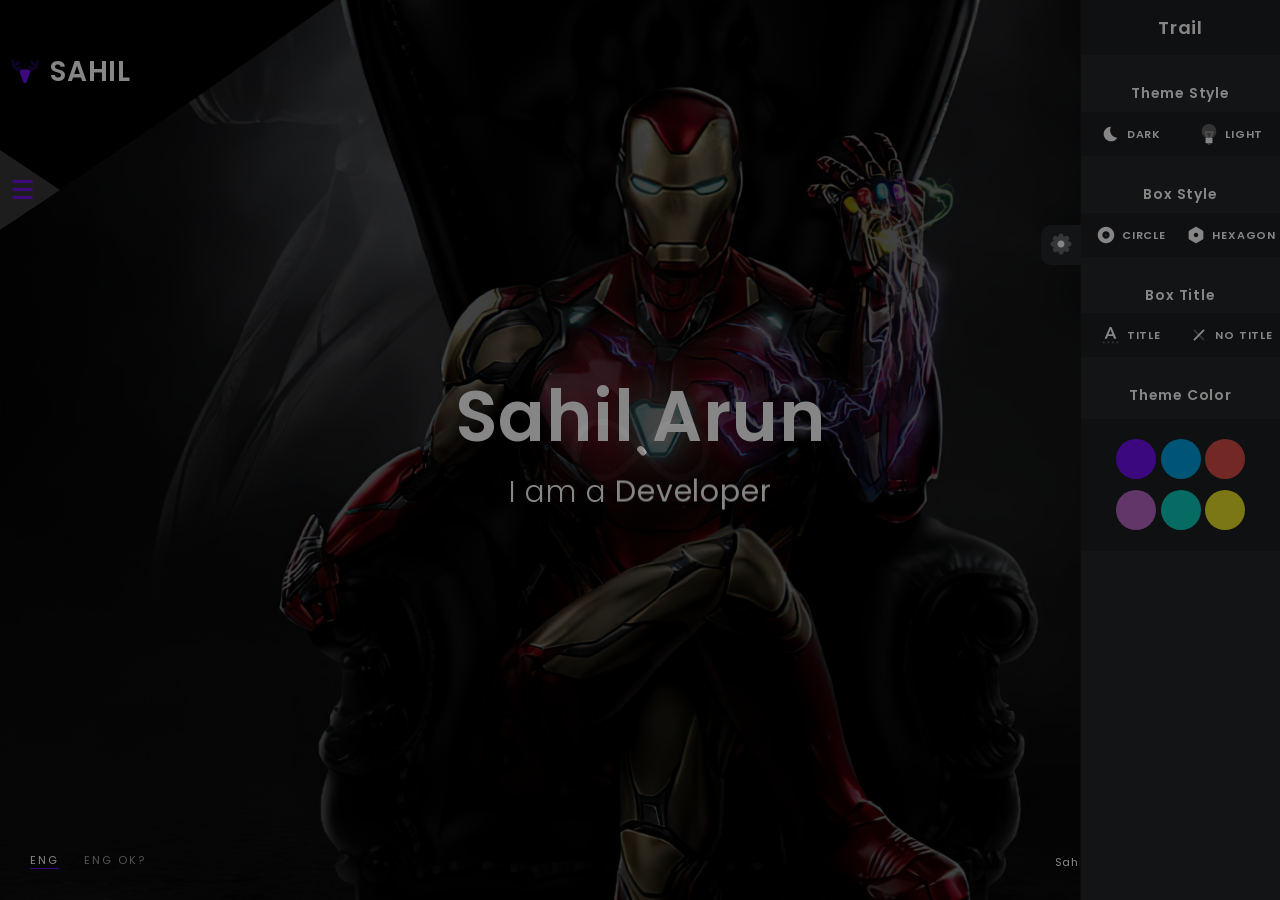
==== index.html @ 9817cf74 "Update index.html" ====
<!DOCTYPE html>
<html lang="en">

<meta http-equiv="content-type" content="text/html;charset=utf-8" />
<head>
	
	<!-- Meta -->
	<meta charset="UTF-8">
    <meta name="viewport" content="width=device-width, initial-scale=1.0">
    <meta http-equiv="X-UA-Compatible" content="IE=edge">
	
	<!-- Title -->
	<title>Sahil</title>
	
	<!-- CSS Plugins -->
    <link rel="stylesheet" href="bootstrap.min.css">
	<link rel="stylesheet" href="simplebar.css">
	<link rel="stylesheet" href="font-awesome.css">
	<link rel="stylesheet" href="swiper.min.css">
	<link rel="stylesheet" href="magnific-popup.css">
	<link rel="stylesheet" href="jquery.animatedheadline.css">
	<link rel="stylesheet" href="map.css">
	
	<!-- CSS Base -->
	<link rel="stylesheet" class="theme-st" href="style-dark.css">
	
	<link rel="stylesheet" class="box-st" href="circle.css">
	<link rel="stylesheet" class="box-tl" href="title.css">
	<link rel="stylesheet" class="style-cl" href="green-color.css">
	
	<link rel="stylesheet" href="style-demo.css">
	
</head>

<body>
	
	<!--Theme Options Start-->
	<div class="style-options">
		<div class="toggle-btn">
			<span><svg xmlns="http://www.w3.org/2000/svg" width="28px" height="28px" viewBox="0 0 24 24"><g stroke="none" stroke-width="1" fill="none" fill-rule="evenodd"><rect x="0" y="0" width="24" height="24"></rect><path d="M18.6225,9.75 L18.75,9.75 C19.9926407,9.75 21,10.7573593 21,12 C21,13.2426407 19.9926407,14.25 18.75,14.25 L18.6854912,14.249994 C18.4911876,14.250769 18.3158978,14.366855 18.2393549,14.5454486 C18.1556809,14.7351461 18.1942911,14.948087 18.3278301,15.0846699 L18.372535,15.129375 C18.7950334,15.5514036 19.03243,16.1240792 19.03243,16.72125 C19.03243,17.3184208 18.7950334,17.8910964 18.373125,18.312535 C17.9510964,18.7350334 17.3784208,18.97243 16.78125,18.97243 C16.1840792,18.97243 15.6114036,18.7350334 15.1896699,18.3128301 L15.1505513,18.2736469 C15.008087,18.1342911 14.7951461,18.0956809 14.6054486,18.1793549 C14.426855,18.2558978 14.310769,18.4311876 14.31,18.6225 L14.31,18.75 C14.31,19.9926407 13.3026407,21 12.06,21 C10.8173593,21 9.81,19.9926407 9.81,18.75 C9.80552409,18.4999185 9.67898539,18.3229986 9.44717599,18.2361469 C9.26485393,18.1556809 9.05191298,18.1942911 8.91533009,18.3278301 L8.870625,18.372535 C8.44859642,18.7950334 7.87592081,19.03243 7.27875,19.03243 C6.68157919,19.03243 6.10890358,18.7950334 5.68746499,18.373125 C5.26496665,17.9510964 5.02757002,17.3784208 5.02757002,16.78125 C5.02757002,16.1840792 5.26496665,15.6114036 5.68716991,15.1896699 L5.72635306,15.1505513 C5.86570889,15.008087 5.90431906,14.7951461 5.82064513,14.6054486 C5.74410223,14.426855 5.56881236,14.310769 5.3775,14.31 L5.25,14.31 C4.00735931,14.31 3,13.3026407 3,12.06 C3,10.8173593 4.00735931,9.81 5.25,9.81 C5.50008154,9.80552409 5.67700139,9.67898539 5.76385306,9.44717599 C5.84431906,9.26485393 5.80570889,9.05191298 5.67216991,8.91533009 L5.62746499,8.870625 C5.20496665,8.44859642 4.96757002,7.87592081 4.96757002,7.27875 C4.96757002,6.68157919 5.20496665,6.10890358 5.626875,5.68746499 C6.04890358,5.26496665 6.62157919,5.02757002 7.21875,5.02757002 C7.81592081,5.02757002 8.38859642,5.26496665 8.81033009,5.68716991 L8.84944872,5.72635306 C8.99191298,5.86570889 9.20485393,5.90431906 9.38717599,5.82385306 L9.49484664,5.80114977 C9.65041313,5.71688974 9.7492905,5.55401473 9.75,5.3775 L9.75,5.25 C9.75,4.00735931 10.7573593,3 12,3 C13.2426407,3 14.25,4.00735931 14.25,5.25 L14.249994,5.31450877 C14.250769,5.50881236 14.366855,5.68410223 14.552824,5.76385306 C14.7351461,5.84431906 14.948087,5.80570889 15.0846699,5.67216991 L15.129375,5.62746499 C15.5514036,5.20496665 16.1240792,4.96757002 16.72125,4.96757002 C17.3184208,4.96757002 17.8910964,5.20496665 18.312535,5.626875 C18.7350334,6.04890358 18.97243,6.62157919 18.97243,7.21875 C18.97243,7.81592081 18.7350334,8.38859642 18.3128301,8.81033009 L18.2736469,8.84944872 C18.1342911,8.99191298 18.0956809,9.20485393 18.1761469,9.38717599 L18.1988502,9.49484664 C18.2831103,9.65041313 18.4459853,9.7492905 18.6225,9.75 Z" fill="#000000" fill-rule="nonzero" opacity="0.3"></path><path d="M12,15 C13.6568542,15 15,13.6568542 15,12 C15,10.3431458 13.6568542,9 12,9 C10.3431458,9 9,10.3431458 9,12 C9,13.6568542 10.3431458,15 12,15 Z" fill="#000000"></path></g></svg>				</span>
		</div>
		<div class="style-menu">
			<div class="theme-style">
				<h4 class="mt-30 mb-10">Theme Style</h4>
				<ul>
					<li><a href="style-dark.css"><svg xmlns="http://www.w3.org/2000/svg" width="22px" height="22px" viewBox="0 0 24 24"><g stroke="none" stroke-width="1" fill="none" fill-rule="evenodd"><rect x="0" y="0" width="24" height="24"/><path d="M12.0700837,4.0003006 C11.3895108,5.17692613 11,6.54297551 11,8 C11,12.3948932 14.5439081,15.9620623 18.9299163,15.9996994 C17.5467214,18.3910707 14.9612535,20 12,20 C7.581722,20 4,16.418278 4,12 C4,7.581722 7.581722,4 12,4 C12.0233848,4 12.0467462,4.00010034 12.0700837,4.0003006 Z" fill="#000000"/></g></svg> Dark</a>
					</li>
					<li><a href="style-light.css"><svg xmlns="http://www.w3.org/2000/svg" width="22px" height="22px" viewBox="0 0 24 24"><g stroke="none" stroke-width="1" fill="none" fill-rule="evenodd"><rect x="0" y="0" width="24" height="24"/><circle fill="#000000" opacity="0.3" cx="12" cy="9" r="8"/><path d="M14.5297296,11 L9.46184488,11 L11.9758349,17.4645458 L14.5297296,11 Z M10.5679953,19.3624463 L6.53815512,9 L17.4702704,9 L13.3744964,19.3674279 L11.9759405,18.814912 L10.5679953,19.3624463 Z" fill="#000000" fill-rule="nonzero" opacity="0.3"/><path d="M10,22 L14,22 L14,22 C14,23.1045695 13.1045695,24 12,24 L12,24 C10.8954305,24 10,23.1045695 10,22 Z" fill="#000000" opacity="0.3"/><path d="M9,20 C8.44771525,20 8,19.5522847 8,19 C8,18.4477153 8.44771525,18 9,18 C8.44771525,18 8,17.5522847 8,17 C8,16.4477153 8.44771525,16 9,16 L15,16 C15.5522847,16 16,16.4477153 16,17 C16,17.5522847 15.5522847,18 15,18 C15.5522847,18 16,18.4477153 16,19 C16,19.5522847 15.5522847,20 15,20 C15.5522847,20 16,20.4477153 16,21 C16,21.5522847 15.5522847,22 15,22 L9,22 C8.44771525,22 8,21.5522847 8,21 C8,20.4477153 8.44771525,20 9,20 Z" fill="#000000"/></g></svg> Light </a>
					</li>
				</ul>
			</div>
			<div class="box-style">
				<h4 class="mt-30 mb-10"> Box Style</h4>
				<ul>
					<li><a href="circle.css"><svg xmlns="http://www.w3.org/2000/svg" width="22px" height="22px" viewBox="0 0 24 24"><g stroke="none" stroke-width="1" fill="none" fill-rule="evenodd"><rect x="0" y="0" width="24" height="24"/><path d="M12,21 C7.02943725,21 3,16.9705627 3,12 C3,7.02943725 7.02943725,3 12,3 C16.9705627,3 21,7.02943725 21,12 C21,16.9705627 16.9705627,21 12,21 Z M12,16 C14.209139,16 16,14.209139 16,12 C16,9.790861 14.209139,8 12,8 C9.790861,8 8,9.790861 8,12 C8,14.209139 9.790861,16 12,16 Z" fill="#000000"/><circle fill="#000000" opacity="0.3" cx="12" cy="12" r="1"/></g></svg> Circle</a>
					</li>
					<li><a href="hexagon.css"><svg xmlns="http://www.w3.org/2000/svg" width="22px" height="22px" viewBox="0 0 24 24"><g stroke="none" stroke-width="1" fill="none" fill-rule="evenodd"><rect x="0" y="0" width="24" height="24"/><path d="M12.7442084,3.27882877 L19.2473374,6.9949025 C19.7146999,7.26196679 20.003129,7.75898194 20.003129,8.29726722 L20.003129,15.7027328 C20.003129,16.2410181 19.7146999,16.7380332 19.2473374,17.0050975 L12.7442084,20.7211712 C12.2830594,20.9846849 11.7169406,20.9846849 11.2557916,20.7211712 L4.75266256,17.0050975 C4.28530007,16.7380332 3.99687097,16.2410181 3.99687097,15.7027328 L3.99687097,8.29726722 C3.99687097,7.75898194 4.28530007,7.26196679 4.75266256,6.9949025 L11.2557916,3.27882877 C11.7169406,3.01531506 12.2830594,3.01531506 12.7442084,3.27882877 Z M12,14.5 C13.3807119,14.5 14.5,13.3807119 14.5,12 C14.5,10.6192881 13.3807119,9.5 12,9.5 C10.6192881,9.5 9.5,10.6192881 9.5,12 C9.5,13.3807119 10.6192881,14.5 12,14.5 Z" fill="#000000"/></g></svg> Hexagon</a>
					</li>
				</ul>
			</div>
			<div class="box-title">
				<h4 class="mt-30 mb-10">Box Title</h4>
				<ul>
					<li><a href="title.css"><svg xmlns="http://www.w3.org/2000/svg" width="22px" height="22px" viewBox="0 0 24 24"><g stroke="none" stroke-width="1" fill="none" fill-rule="evenodd"><rect x="0" y="0" width="24" height="24"></rect><path d="M3,19 L5,19 L5,21 L3,21 L3,19 Z M8,19 L10,19 L10,21 L8,21 L8,19 Z M13,19 L15,19 L15,21 L13,21 L13,19 Z M18,19 L20,19 L20,21 L18,21 L18,19 Z" fill="#000000" opacity="0.3"></path><path d="M10.504,3.256 L12.466,3.256 L17.956,16 L15.364,16 L14.176,13.084 L8.65000004,13.084 L7.49800004,16 L4.96000004,16 L10.504,3.256 Z M13.384,11.14 L11.422,5.956 L9.42400004,11.14 L13.384,11.14 Z" fill="#000000"></path></g></svg> Title</a>
					</li>
					<li><a href="no-title.css"><svg xmlns="http://www.w3.org/2000/svg" width="22px" height="22px" viewBox="0 0 24 24"><g stroke="none" stroke-width="1" fill="none" fill-rule="evenodd"><g transform="translate(12.000000, 12.000000) rotate(-45.000000) translate(-12.000000, -12.000000) translate(4.000000, 4.000000)" fill="#000000"><rect x="0" y="7" width="16" height="2" rx="1"></rect><rect opacity="0.3" transform="translate(8.000000, 8.000000) rotate(-270.000000) translate(-8.000000, -8.000000) " x="0" y="7" width="16" height="2" rx="1"></rect></g></g></svg> No Title</a>
					</li>
				</ul>
			</div>
			<div class="style-color">
				<h4 class="mt-30 mb-10">Theme Color</h4>
				<ul>
					<li><a href="green-color.css" style="background-color: #7210f4;"></a></li>
					<li><a href="blue-color.css" style="background-color: #00a3e1;"></a></li>
					<li><a href="red-color.css" style="background-color: #d94c48;"></a></li>
					<li><a href="purple-color.css" style="background-color: #bb68c8;"></a></li>
					<li><a href="sea-color.css" style="background-color: #0dcdbd;"></a></li>
					<li><a href="yellow-color.css" style="background-color: #eae328;"></a></li>
				</ul>
			</div>
		</div>
	</div>
	
	<!-- Preloader -->
	<div class="preloader">
		<svg width="300px" height="200px" viewBox="0 0 187.3 93.7" preserveAspectRatio="xMidYMid meet" style="inset-inline-start: 50%; inset-block-start: 50%; position: absolute; transform: translate(-50%, -50%) matrix(1, 0, 0, 1, 0, 0);"><path stroke="#ededed" id="preloader" fill="none" stroke-width="4" stroke-linecap="round" stroke-linejoin="round" stroke-miterlimit="10" d="M93.9,46.4c9.3,9.5,13.8,17.9,23.5,17.9s17.5-7.8,17.5-17.5s-7.8-17.6-17.5-17.5c-9.7,0.1-13.3,7.2-22.1,17.1 c-8.9,8.8-15.7,17.9-25.4,17.9s-17.5-7.8-17.5-17.5s7.8-17.5,17.5-17.5S86.2,38.6,93.9,46.4z"></path><path id="preloader-bg" opacity="0.05" fill="none" stroke="#ededed" stroke-width="4" stroke-linecap="round" stroke-linejoin="round" stroke-miterlimit="10" d="M93.9,46.4c9.3,9.5,13.8,17.9,23.5,17.9s17.5-7.8,17.5-17.5s-7.8-17.6-17.5-17.5c-9.7,0.1-13.3,7.2-22.1,17.1 c-8.9,8.8-15.7,17.9-25.4,17.9s-17.5-7.8-17.5-17.5s7.8-17.5,17.5-17.5S86.2,38.6,93.9,46.4z"></path>
		</svg>
	</div>
	
	<div class="wrap">
		
		<!-- Content Site -->
		<div class="content">
			
			<!-- Menu -->
			<div class="menu page-active-1">
				
				<div class="menu-item item-1 m-btn js-btn" data-page="1">
					<span class="title">
						<svg xmlns="http://www.w3.org/2000/svg" width="24px" height="24px" viewBox="0 0 24 24"><g stroke="none" stroke-width="1" fill="none" fill-rule="evenodd"><rect x="0" y="0" width="24" height="24"></rect><path d="M3.95709826,8.41510662 L11.47855,3.81866389 C11.7986624,3.62303967 12.2013376,3.62303967 12.52145,3.81866389 L20.0429,8.41510557 C20.6374094,8.77841684 21,9.42493654 21,10.1216692 L21,19.0000642 C21,20.1046337 20.1045695,21.0000642 19,21.0000642 L4.99998155,21.0000673 C3.89541205,21.0000673 2.99998155,20.1046368 2.99998155,19.0000673 L2.99999828,10.1216672 C2.99999935,9.42493561 3.36258984,8.77841732 3.95709826,8.41510662 Z M10,13 C9.44771525,13 9,13.4477153 9,14 L9,17 C9,17.5522847 9.44771525,18 10,18 L14,18 C14.5522847,18 15,17.5522847 15,17 L15,14 C15,13.4477153 14.5522847,13 14,13 L10,13 Z" fill="#000000"></path></g></svg>
					</span>
				</div>
				
				<div class="menu-item item-2" data-page="2">
        			<span class="title">
						<svg xmlns="http://www.w3.org/2000/svg" width="24px" height="24px" viewBox="0 0 24 24"><g stroke="none" stroke-width="1" fill="none" fill-rule="evenodd"><polygon points="0 0 24 0 24 24 0 24"></polygon><path d="M12,11 C9.790861,11 8,9.209139 8,7 C8,4.790861 9.790861,3 12,3 C14.209139,3 16,4.790861 16,7 C16,9.209139 14.209139,11 12,11 Z" fill="#000000" fill-rule="nonzero" opacity="0.5"></path><path d="M3.00065168,20.1992055 C3.38825852,15.4265159 7.26191235,13 11.9833413,13 C16.7712164,13 20.7048837,15.2931929 20.9979143,20.2 C21.0095879,20.3954741 20.9979143,21 20.2466999,21 C16.541124,21 11.0347247,21 3.72750223,21 C3.47671215,21 2.97953825,20.45918 3.00065168,20.1992055 Z" fill="#000000" fill-rule="nonzero"></path></g></svg>
					</span>
				</div>
				
				<div class="menu-item item-3" data-page="3">
					<span class="title">
						<svg xmlns="http://www.w3.org/2000/svg" width="24px" height="24px" viewBox="0 0 24 24"><g stroke="none" stroke-width="1" fill="none" fill-rule="evenodd"><rect x="0" y="0" width="24" height="24"></rect><path d="M8,3 L8,3.5 C8,4.32842712 8.67157288,5 9.5,5 L14.5,5 C15.3284271,5 16,4.32842712 16,3.5 L16,3 L18,3 C19.1045695,3 20,3.8954305 20,5 L20,21 C20,22.1045695 19.1045695,23 18,23 L6,23 C4.8954305,23 4,22.1045695 4,21 L4,5 C4,3.8954305 4.8954305,3 6,3 L8,3 Z" fill="#000000" opacity="0.3"></path><path d="M11,2 C11,1.44771525 11.4477153,1 12,1 C12.5522847,1 13,1.44771525 13,2 L14.5,2 C14.7761424,2 15,2.22385763 15,2.5 L15,3.5 C15,3.77614237 14.7761424,4 14.5,4 L9.5,4 C9.22385763,4 9,3.77614237 9,3.5 L9,2.5 C9,2.22385763 9.22385763,2 9.5,2 L11,2 Z" fill="#000000"></path><rect fill="#000000" opacity="0.3" x="7" y="10" width="5" height="2" rx="1"></rect><rect fill="#000000" opacity="0.3" x="7" y="14" width="9" height="2" rx="1"></rect></g></svg>
					</span>
				</div>
				
				<div class="menu-item item-4" data-page="4">
					<span class="title">
						<svg xmlns="http://www.w3.org/2000/svg" width="24px" height="24px" viewBox="0 0 24 24"><g stroke="none" stroke-width="1" fill="none" fill-rule="evenodd"><rect x="0" y="0" width="24" height="24"></rect><rect fill="#000000" x="4" y="4" width="7" height="7" rx="1.5"></rect><path d="M5.5,13 L9.5,13 C10.3284271,13 11,13.6715729 11,14.5 L11,18.5 C11,19.3284271 10.3284271,20 9.5,20 L5.5,20 C4.67157288,20 4,19.3284271 4,18.5 L4,14.5 C4,13.6715729 4.67157288,13 5.5,13 Z M14.5,4 L18.5,4 C19.3284271,4 20,4.67157288 20,5.5 L20,9.5 C20,10.3284271 19.3284271,11 18.5,11 L14.5,11 C13.6715729,11 13,10.3284271 13,9.5 L13,5.5 C13,4.67157288 13.6715729,4 14.5,4 Z M14.5,13 L18.5,13 C19.3284271,13 20,13.6715729 20,14.5 L20,18.5 C20,19.3284271 19.3284271,20 18.5,20 L14.5,20 C13.6715729,20 13,19.3284271 13,18.5 L13,14.5 C13,13.6715729 13.6715729,13 14.5,13 Z" fill="#000000" opacity="0.3"></path></g></svg>
					</span>
				</div>
				
				<div class="menu-item item-5" data-page="5">
					<span class="title">
						<svg xmlns="http://www.w3.org/2000/svg" width="24px" height="24px" viewBox="0 0 24 24"><g stroke="none" stroke-width="1" fill="none" fill-rule="evenodd"><rect x="0" y="0" width="24" height="24"></rect><path d="M6,2 L18,2 C18.5522847,2 19,2.44771525 19,3 L19,12 C19,12.5522847 18.5522847,13 18,13 L6,13 C5.44771525,13 5,12.5522847 5,12 L5,3 C5,2.44771525 5.44771525,2 6,2 Z M7.5,5 C7.22385763,5 7,5.22385763 7,5.5 C7,5.77614237 7.22385763,6 7.5,6 L13.5,6 C13.7761424,6 14,5.77614237 14,5.5 C14,5.22385763 13.7761424,5 13.5,5 L7.5,5 Z M7.5,7 C7.22385763,7 7,7.22385763 7,7.5 C7,7.77614237 7.22385763,8 7.5,8 L10.5,8 C10.7761424,8 11,7.77614237 11,7.5 C11,7.22385763 10.7761424,7 10.5,7 L7.5,7 Z" fill="#000000" opacity="0.3"></path><path d="M3.79274528,6.57253826 L12,12.5 L20.2072547,6.57253826 C20.4311176,6.4108595 20.7436609,6.46126971 20.9053396,6.68513259 C20.9668779,6.77033951 21,6.87277228 21,6.97787787 L21,17 C21,18.1045695 20.1045695,19 19,19 L5,19 C3.8954305,19 3,18.1045695 3,17 L3,6.97787787 C3,6.70173549 3.22385763,6.47787787 3.5,6.47787787 C3.60510559,6.47787787 3.70753836,6.51099993 3.79274528,6.57253826 Z" fill="#000000"></path></g></svg>
					</span>
				</div>
				
			</div>
			
			<!-- Page -->
			<div class="page page-1 active" style="background-image: url(iron-man-sitting-4k-hv.jpg);">
				<div class="heading">
					<h2><svg xmlns="http://www.w3.org/2000/svg" width="30px" height="30px" viewBox="0 0 24 24"><g stroke="none" stroke-width="1" fill="none" fill-rule="evenodd"><rect x="0" y="0" width="24" height="24"/><path d="M21.9819854,8.18909235 C21.930842,8.45576237 21.7720053,8.7029872 21.5144958,8.85749293 L16.5144958,11.8574929 C16.3590804,11.9507422 16.1812439,12 16,12 L8,12 C7.81875605,12 7.64091965,11.9507422 7.48550424,11.8574929 L2.48550424,8.85749293 C2.2279947,8.7029872 2.069158,8.45576237 2.01801457,8.18909235 L1.01941932,3.19611614 C0.911107374,2.65455638 1.26232411,2.12773127 1.80388386,2.01941932 C2.34544362,1.91110737 2.87226873,2.26232411 2.98058068,2.80388386 L3.61413433,5.97165211 L6.29289322,3.29289322 C6.68341751,2.90236893 7.31658249,2.90236893 7.70710678,3.29289322 C8.09763107,3.68341751 8.09763107,4.31658249 7.70710678,4.70710678 L4.61275246,7.8014611 L8.27698396,10 L15.723016,10 L19.3872475,7.8014611 L16.2928932,4.70710678 C15.9023689,4.31658249 15.9023689,3.68341751 16.2928932,3.29289322 C16.6834175,2.90236893 17.3165825,2.90236893 17.7071068,3.29289322 L20.3858657,5.97165211 L21.0194193,2.80388386 C21.1277313,2.26232411 21.6545564,1.91110737 22.1961161,2.01941932 C22.7376759,2.12773127 23.0888926,2.65455638 22.9805807,3.19611614 L21.9819854,8.18909235 Z M15.0527864,8.89442719 C14.5588079,8.64743794 14.3585836,8.0467649 14.6055728,7.5527864 C14.8525621,7.05880791 15.4532351,6.85858356 15.9472136,7.10557281 L18.9472136,8.60557281 C19.6529974,8.95846471 19.6911351,9.95150933 19.0144958,10.3574929 L16.5144958,11.8574929 C16.3590804,11.9507422 16.1812439,12 16,12 L8,12 C7.81875605,12 7.64091965,11.9507422 7.48550424,11.8574929 L4.98550424,10.3574929 C4.33816525,9.96908953 4.33816525,9.03091047 4.98550424,8.64250707 L7.48550424,7.14250707 C7.95908451,6.85835891 8.57334477,7.01192398 8.85749293,7.48550424 C9.14164109,7.95908451 8.98807602,8.57334477 8.51449576,8.85749293 L7.44365063,9.5 L8.27698396,10 L15.723016,10 L16.4234324,9.57975019 L15.0527864,8.89442719 Z" fill="#000000" fill-rule="nonzero" opacity="0.3"/><path d="M9.85539998,10 L14.1446,10 C15.2491695,10 16.1446,10.8954305 16.1446,12 C16.1446,12.233105 16.1038489,12.4644155 16.0241869,12.6834861 L13.3417431,20.0602066 C13.1365752,20.6244182 12.600357,21 12,21 L12,21 C11.399643,21 10.8634248,20.6244182 10.6582569,20.0602066 L7.97581314,12.6834861 C7.59833417,11.645419 8.13384671,10.4978921 9.17191386,10.1204132 C9.39098444,10.0407511 9.62229495,10 9.85539998,10 Z" fill="#000000"/></g>
					</svg> Sahil </h2>
				</div>
				
				<section>
					<!-- Banner -->
					<div class="banner">
  						<h1>Sahil Arun</h1>
						<p class="cd-headline rotate-1">
							<span>I am a</span>
							<span class="cd-words-wrapper">
								<b class="is-visible">Developer</b>
								<b>Gamer</b>
								<b>Designer</b>
								<b>Musician</b>
							</span>
						</p>
					</div>
					
					<!-- Language -->
					<div class="lang">
                		<ul>
                   			<li><a href="#" class="active">eng</a></li>
                    		<li><a href="#">eng ok?</a></li>
                		</ul>
            		</div>
					
					<!-- Copy -->
					<div class="copy">
                		<p>Sahil © 2022 All rights reserved.</p>
            		</div>
		
					<!-- Social -->
					<div class="social">
            			<ul>
                			<li><a href="https://github.com/PagalLadka0001/"><i class="fab fa-github"></i></a></li>
                			<li><a href="https://www.instagram.com/heyyyyy_sahil/"><i class="fab fa-instagram"></i></a></li>
            			</ul>
						<p> Follow me </p>
        			</div>
				</section>
			</div>
			
			<div class="page page-2" data-simplebar>
				<div class="heading">
					<h2><svg xmlns="http://www.w3.org/2000/svg" width="30px" height="30px" viewBox="0 0 24 24"><g stroke="none" stroke-width="1" fill="none" fill-rule="evenodd"><polygon points="0 0 24 0 24 24 0 24"></polygon><path d="M12,11 C9.790861,11 8,9.209139 8,7 C8,4.790861 9.790861,3 12,3 C14.209139,3 16,4.790861 16,7 C16,9.209139 14.209139,11 12,11 Z" fill="#000000" fill-rule="nonzero" opacity="0.5"></path><path d="M3.00065168,20.1992055 C3.38825852,15.4265159 7.26191235,13 11.9833413,13 C16.7712164,13 20.7048837,15.2931929 20.9979143,20.2 C21.0095879,20.3954741 20.9979143,21 20.2466999,21 C16.541124,21 11.0347247,21 3.72750223,21 C3.47671215,21 2.97953825,20.45918 3.00065168,20.1992055 Z" fill="#000000" fill-rule="nonzero"></path></g>
					</svg> About </h2>
				</div>
				
				<div class="head">
					
					<h2>Sahil Arun</h2>
					
					<div class="desc">
    					<span> Gamer </span>
						<span> Web Developer </span>
						<span>Musician</span>
					</div>
				</div>
				
				<section class="container">
					
					<div class="row">
						
						<!-- Information Block -->
						
						<div class="col-lg-12 col-sm-12">
							
							<div class="info mt-70">
								<div class="ac">
									<h2 class="ac-q">Personal Information
										<svg width="24px" height="24px" viewBox="0 0 24 24" xmlns="http://www.w3.org/2000/svg"><g stroke="none" stroke-width="1" fill="none" fill-rule="evenodd"><g transform="translate(12.000000, 12.000000) rotate(-45.000000) translate(-12.000000, -12.000000) translate(4.000000, 4.000000)" fill="#000000"><rect x="0" y="7" width="16" height="2" rx="1"></rect><rect opacity="0.3" transform="translate(8.000000, 8.000000) rotate(-270.000000) translate(-8.000000, -8.000000) " x="0" y="7" width="16" height="2" rx="1"></rect></g></g></svg>
									</h2>
									<div class="ac-a">
								
            							<div class="row p-20">
												
            								<div class="col-lg-3 col-sm-3">
            									<div class="photo">
            										<img src="Sahil.jpg" alt="">
            									</div>	
            								</div>
												
            								<div class="col-lg-6 col-sm-9">
            									<div class="loc">
            										<i class="fas fa-map-marked-alt"></i> Odisha, India
            									</div>
            									<p>Hello! I’m Sahil a self-taught &amp; Musician &amp; Developer with over two years work experience. I started in my study room. Now I’m based in Odisha, India.
            								</div>
									
            								<!-- Icon Info -->
            								<div class="col-lg-3 col-sm-12">
													
            									<div class="info-icon">
            										<svg xmlns="http://www.w3.org/2000/svg" width="24px" height="24px" viewBox="0 0 24 24"><g stroke="none" stroke-width="1" fill="none" fill-rule="evenodd"><rect x="0" y="0" width="24" height="24"/><polygon fill="#000000" opacity="0.3" points="5 3 19 3 23 8 1 8"/><polygon fill="#000000" points="23 8 12 20 1 8"/></g></svg>
            										<div class="desc-icon">
            											<h6>1 Years Coding</h6>
            											<p>Experience</p>
            										</div>
            									</div>
									
            									<!-- Icon Info -->
            									<div class="info-icon">
														
            										<svg xmlns="http://www.w3.org/2000/svg" width="24px" height="24px" viewBox="0 0 24 24"><g stroke="none" stroke-width="1" fill="none" fill-rule="evenodd"><polygon points="0 0 24 0 24 24 0 24"/><circle fill="#000000" opacity="0.3" cx="15" cy="17" r="5"/><circle fill="#000000" opacity="0.3" cx="9" cy="17" r="5"/><circle fill="#000000" opacity="0.3" cx="7" cy="11" r="5"/><circle fill="#000000" opacity="0.3" cx="17" cy="11" r="5"/><circle fill="#000000" opacity="0.3" cx="12" cy="7" r="5"/></g></svg>
														
                                     				<div class="desc-icon">
														<h6>30+ Projects</h6>
                                            			<p>Completed</p>
                                      				</div>
                                				</div>		
										
                                				<!-- Icon Info -->
                                				<div class="info-icon">
                                					<svg xmlns="http://www.w3.org/2000/svg" width="24px" height="24px" viewBox="0 0 24 24"><g stroke="none" stroke-width="1" fill="none" fill-rule="evenodd"><rect x="0" y="0" width="24" height="24"/><path d="M3,12 C3,12 5.45454545,6 12,6 C16.9090909,6 21,12 21,12 C21,12 16.9090909,18 12,18 C5.45454545,18 3,12 3,12 Z" fill="#000000" fill-rule="nonzero" opacity="0.3"/><path d="M12,15 C10.3431458,15 9,13.6568542 9,12 C9,10.3431458 10.3431458,9 12,9 C13.6568542,9 15,10.3431458 15,12 C15,13.6568542 13.6568542,15 12,15 Z" fill="#000000" opacity="0.3"/></g></svg>
                                					<div class="desc-icon">
                                						<h6>Freelance</h6>
                                						<p>Available</p>
                                					</div>
                                				</div>
                                			</div>
										</div>
									</div>
								</div>
							</div>
						</div>
						
						<div class="col-lg-12 col-sm-12">
							
							<div class="service mt-70">
								<div class="ac">
									<h2 class="ac-q">Service
										<svg width="24px" height="24px" viewBox="0 0 24 24" xmlns="http://www.w3.org/2000/svg"><g stroke="none" stroke-width="1" fill="none" fill-rule="evenodd"><g transform="translate(12.000000, 12.000000) rotate(-45.000000) translate(-12.000000, -12.000000) translate(4.000000, 4.000000)" fill="#000000"><rect x="0" y="7" width="16" height="2" rx="1"></rect><rect opacity="0.3" transform="translate(8.000000, 8.000000) rotate(-270.000000) translate(-8.000000, -8.000000) " x="0" y="7" width="16" height="2" rx="1"></rect></g></g></svg>
									</h2>
									<div class="ac-a">
								
            							<div class="row p-20">
												
            								<div class="col-lg-6 col-sm-6">
            									<div class="service-item">
													<i class="fas fa-desktop"></i>
													<span>01</span>
													<h4>Web Design</h4>
													<p>I used to develop html and css based projects and also done many projects before like https://github.com/PagalLadka0001/Routenote-website/</p>
												</div>
            								</div>
												
            								<div class="col-lg-6 col-sm-6">
            									<div class="service-item">
													<i class="fas fa-wrench"></i>
													<span>02</span>
													<h4>DIscord Development</h4>
													<p>I have completed 20+ big projects on discord and specialized in shaukaku based music bots.</p>
												</div>
            								</div>
											
											<div class="col-lg-6 col-sm-6">
            									<div class="service-item">
													<i class="fas fa-mobile-alt"></i>
													<span>03</span>
													<h4>On Time Projects</h4>
													<p>All my projects always gets delivered on time and never disappoints our customer.</p>
												</div>
            								</div>
											
											<div class="col-lg-6 col-sm-6">
            									<div class="service-item">
													<i class="fas fa-medkit"></i>
													<span>04</span>
													<h4>quick Support</h4>
													<p>24/7 support Available on our discord server and you can reach us by mail.</p>
												</div>
            								</div>
											
										</div>
									</div>
								</div>
							</div>
						</div>
						
						<div class="col-lg-4 col-sm-12">
							
							<div class="skills mt-70">
								<div class="ac">
									<h2 class="ac-q">Skills
										<svg width="24px" height="24px" viewBox="0 0 24 24" xmlns="http://www.w3.org/2000/svg"><g stroke="none" stroke-width="1" fill="none" fill-rule="evenodd"><g transform="translate(12.000000, 12.000000) rotate(-45.000000) translate(-12.000000, -12.000000) translate(4.000000, 4.000000)" fill="#000000"><rect x="0" y="7" width="16" height="2" rx="1"></rect><rect opacity="0.3" transform="translate(8.000000, 8.000000) rotate(-270.000000) translate(-8.000000, -8.000000) " x="0" y="7" width="16" height="2" rx="1"></rect></g></g></svg>
									</h2>
									<div class="ac-a">
										
            							<div class="p-20">
											
											<!-- Skill Item -->
											<div class="skill-item">
												<h4 class="progress-title">HTML5</h4>
													<div class="progress">
														<div class="progress-bar" style="inline-size:98%">
															<div class="progress-value">98%</div>
													</div>
												</div>
											</div>

											<!-- Skill Item -->
											<div class="skill-item">
												<h4 class="progress-title">CSS</h4>
												<div class="progress">
													<div class="progress-bar" style="inline-size:85%">
														<div class="progress-value">85%</div>
													</div>
												</div>
											</div>

											<!-- Skill Item -->
											<div class="skill-item">
												<h4 class="progress-title">JavaScript</h4>
												<div class="progress">
													<div class="progress-bar" style="inline-size:90%">
														<div class="progress-value">90%</div>
													</div>
												</div>
											</div>
							
											<!-- Skill Item -->
											<div class="skill-item">
												<h4 class="progress-title">UI/UX designer</h4>
												<div class="progress">
													<div class="progress-bar" style="inline-size:77%">
														<div class="progress-value">77%</div>
													</div>
												</div>
											</div>
										</div>
									</div>
								</div>
							</div>
						</div>
						
						<div class="col-lg-8 col-sm-12">
							
							<div class="testominals mt-70">
								<div class="ac">
									<h2 class="ac-q">Testimonials
										<svg width="24px" height="24px" viewBox="0 0 24 24" xmlns="http://www.w3.org/2000/svg"><g stroke="none" stroke-width="1" fill="none" fill-rule="evenodd"><g transform="translate(12.000000, 12.000000) rotate(-45.000000) translate(-12.000000, -12.000000) translate(4.000000, 4.000000)" fill="#000000"><rect x="0" y="7" width="16" height="2" rx="1"></rect><rect opacity="0.3" transform="translate(8.000000, 8.000000) rotate(-270.000000) translate(-8.000000, -8.000000) " x="0" y="7" width="16" height="2" rx="1"></rect></g></g></svg>
									</h2>
									
									<div class="ac-a">
										
										<div class="testimonials">

											<div class="testimonials-img">
      											<div class="img-item" id="img1">
        											<img src="img-1.jpg" alt="">
      											</div>

      											<div class="img-item" id="img2">
      												<img src="img-2.jpg" alt="">
      											</div>

      											<div class="img-item" id="img3">
      												<img src="img-3.jpg" alt="">
      											</div>
      										</div>

											<div class="testimonials-content">
												<button class="prev disabled">
													<svg xmlns="http://www.w3.org/2000/svg" width="24px" height="24px" viewBox="0 0 24 24"><g stroke="none" stroke-width="1" fill="none" fill-rule="evenodd"><polygon points="0 0 24 0 24 24 0 24"/><rect fill="#000000" opacity="0.3" transform="translate(12.000000, 12.000000) scale(-1, 1) rotate(-90.000000) translate(-12.000000, -12.000000) " x="11" y="5" width="2" height="14" rx="1"/><path d="M3.7071045,15.7071045 C3.3165802,16.0976288 2.68341522,16.0976288 2.29289093,15.7071045 C1.90236664,15.3165802 1.90236664,14.6834152 2.29289093,14.2928909 L8.29289093,8.29289093 C8.67146987,7.914312 9.28105631,7.90106637 9.67572234,8.26284357 L15.6757223,13.7628436 C16.0828413,14.136036 16.1103443,14.7686034 15.7371519,15.1757223 C15.3639594,15.5828413 14.7313921,15.6103443 14.3242731,15.2371519 L9.03007346,10.3841355 L3.7071045,15.7071045 Z" fill="#000000" fill-rule="nonzero" transform="translate(9.000001, 11.999997) scale(-1, -1) rotate(90.000000) translate(-9.000001, -11.999997) "/></g></svg>
												</button>
												<button class="next">
													<svg xmlns="http://www.w3.org/2000/svg" width="24px" height="24px" viewBox="0 0 24 24"><g stroke="none" stroke-width="1" fill="none" fill-rule="evenodd"><polygon points="0 0 24 0 24 24 0 24"/><rect fill="#000000" opacity="0.3" transform="translate(12.000000, 12.000000) rotate(-90.000000) translate(-12.000000, -12.000000) " x="11" y="5" width="2" height="14" rx="1"/><path d="M9.70710318,15.7071045 C9.31657888,16.0976288 8.68341391,16.0976288 8.29288961,15.7071045 C7.90236532,15.3165802 7.90236532,14.6834152 8.29288961,14.2928909 L14.2928896,8.29289093 C14.6714686,7.914312 15.281055,7.90106637 15.675721,8.26284357 L21.675721,13.7628436 C22.08284,14.136036 22.1103429,14.7686034 21.7371505,15.1757223 C21.3639581,15.5828413 20.7313908,15.6103443 20.3242718,15.2371519 L15.0300721,10.3841355 L9.70710318,15.7071045 Z" fill="#000000" fill-rule="nonzero" transform="translate(14.999999, 11.999997) scale(1, -1) rotate(90.000000) translate(-14.999999, -11.999997) "/></g></svg>
												</button>

												<div class="testimonials-wrap swiper-wrapper">
													<div class="testimonial-item swiper-slide" data-target="img1">
														<div class="item-card">
															<div class="item-content">
																<h3>John Doe</h3>
																<span>04 February 2020</span>
																<p>Curabitur eleifend tempor gnceleris eget placeratvel phasellus eget sem just metup consequat gestas.</p>
																<div class="heart-btn">
																	<button class="favorite js-fav"><span class="heart"></span> Like</button>
																</div>
															</div>
														</div>
													</div>
		  
													<div class="testimonial-item swiper-slide" data-target="img2">
														<div class="item-card">
															<div class="item-content">
																<h3>Stan Smith</h3>
																<span>14 February 2020</span>
																<p>Curabitur eleifend tempor gnceleris eget placeratvel phasellus eget sem just metup consequat gestas.</p>
																<div class="heart-btn">
																	<button class="favorite js-fav"><span class="heart"></span> Like</button>
																</div>
															</div>
														</div>
													</div>

													<div class="testimonial-item swiper-slide" data-target="img3">
														<div class="item-card">
															<div class="item-content">
																<h3>Alex Doe</h3>
																<span>20 February 2020</span>
              													<p>Curabitur eleifend tempor gnceleris eget placeratvel phasellus eget sem just metup consequat gestas.</p>

																<div class="heart-btn">
                													<button class="favorite js-fav"><span class="heart"></span> Like</button>
																</div>
															</div>
														</div>
													</div>
												</div>
											</div>
										</div>
									</div>
								</div>
							</div>
						</div>
						
						<div class="col-lg-12 col-sm-12">
							
							<div class="work-process mt-70 mb-70">
								<div class="ac">
									<h2 class="ac-q">Experience & Education
										<svg width="24px" height="24px" viewBox="0 0 24 24" xmlns="http://www.w3.org/2000/svg"><g stroke="none" stroke-width="1" fill="none" fill-rule="evenodd"><g transform="translate(12.000000, 12.000000) rotate(-45.000000) translate(-12.000000, -12.000000) translate(4.000000, 4.000000)" fill="#000000"><rect x="0" y="7" width="16" height="2" rx="1"></rect><rect opacity="0.3" transform="translate(8.000000, 8.000000) rotate(-270.000000) translate(-8.000000, -8.000000) " x="0" y="7" width="16" height="2" rx="1"></rect></g></g></svg>
									</h2>
								
								</div>
							</div>
						</div>
					</div>
				</section>
				
			</div>
			
			<div class="page page-3" data-simplebar>
				<div class="heading">
					<h2><svg xmlns="http://www.w3.org/2000/svg" width="30px" height="30px" viewBox="0 0 24 24"><g stroke="none" stroke-width="1" fill="none" fill-rule="evenodd"><rect x="0" y="0" width="24" height="24"></rect><path d="M8,3 L8,3.5 C8,4.32842712 8.67157288,5 9.5,5 L14.5,5 C15.3284271,5 16,4.32842712 16,3.5 L16,3 L18,3 C19.1045695,3 20,3.8954305 20,5 L20,21 C20,22.1045695 19.1045695,23 18,23 L6,23 C4.8954305,23 4,22.1045695 4,21 L4,5 C4,3.8954305 4.8954305,3 6,3 L8,3 Z" fill="#000000" opacity="0.3"></path><path d="M11,2 C11,1.44771525 11.4477153,1 12,1 C12.5522847,1 13,1.44771525 13,2 L14.5,2 C14.7761424,2 15,2.22385763 15,2.5 L15,3.5 C15,3.77614237 14.7761424,4 14.5,4 L9.5,4 C9.22385763,4 9,3.77614237 9,3.5 L9,2.5 C9,2.22385763 9.22385763,2 9.5,2 L11,2 Z" fill="#000000"></path><rect fill="#000000" opacity="0.3" x="7" y="10" width="5" height="2" rx="1"></rect><rect fill="#000000" opacity="0.3" x="7" y="14" width="9" height="2" rx="1"></rect></g>
					</svg> Soon </h2>
				</div>
				
				<section class="container">
				
					<!-- Portfolio Filter Row Start -->
					<div class="row mt-100">
						<div class="col-lg-12 col-sm-12 portfolio-filter">
							<ul>
								<li class="active" data-filter="*">comming soon</li>
							</ul>
						</div>
					</div>
					
					<!-- Portfolio Item Row Start -->
				</section>
			</div>
			
			<div class="page page-4" data-simplebar>
				<div class="heading">
					<h2><svg xmlns="http://www.w3.org/2000/svg" width="30px" height="30px" viewBox="0 0 24 24"><g stroke="none" stroke-width="1" fill="none" fill-rule="evenodd"><rect x="0" y="0" width="24" height="24"></rect><rect fill="#000000" x="4" y="4" width="7" height="7" rx="1.5"></rect><path d="M5.5,13 L9.5,13 C10.3284271,13 11,13.6715729 11,14.5 L11,18.5 C11,19.3284271 10.3284271,20 9.5,20 L5.5,20 C4.67157288,20 4,19.3284271 4,18.5 L4,14.5 C4,13.6715729 4.67157288,13 5.5,13 Z M14.5,4 L18.5,4 C19.3284271,4 20,4.67157288 20,5.5 L20,9.5 C20,10.3284271 19.3284271,11 18.5,11 L14.5,11 C13.6715729,11 13,10.3284271 13,9.5 L13,5.5 C13,4.67157288 13.6715729,4 14.5,4 Z M14.5,13 L18.5,13 C19.3284271,13 20,13.6715729 20,14.5 L20,18.5 C20,19.3284271 19.3284271,20 18.5,20 L14.5,20 C13.6715729,20 13,19.3284271 13,18.5 L13,14.5 C13,13.6715729 13.6715729,13 14.5,13 Z" fill="#000000" opacity="0.3"></path></g>
					</svg> Blog </h2>
				</div>
				
				<section class="container">
					
					<div class="row mt-100">
						<div class="col-lg-12 col-sm-12 text-center">
							<a href="blog-list.html" class="btn-st">
								<span class="top"><b>View Blog</b></span>
								<span class="bottom"><b>View Blog</b></span>
							</a>
						</div>
					</div>
					
					<!-- Blog Item Row Start -->
					<div class="row blog-masonry mt-100 mb-70">
						
						<!-- Blog Item -->
						<div class="blog col-lg-4 col-sm-6">
    						<div class="blog-item">
								<figure>
									<img src="img-1.jpg" alt="" />
								</figure>
								<div class="desc">
									<h3><a href="blog-page.html">Travel</a></h3>
									<ul>
                            			<li><a href="#">Sahil</a></li>
                            			<li><a href="#">Career</a></li>
                           			</ul>
									<p></p>
								</div>
								<div class="btn">
									<a href="blog-page.html" class="btn-st">
  										<span class="top"><b>Read More</b></span>
										<span class="bottom"><b>Read More</b></span>
									</a>
								</div>
							</div>
						</div>
						
						<!-- Blog Item -->
						<div class="blog col-lg-4 col-sm-6">
    						<div class="blog-item">
								<figure>
									<img src="img-2.jpg" alt="" />
								</figure>
								<div class="desc">
									<h3><a href="blog-page.html">Tattoo Ideas</a></h3>
									<ul>
                            			<li><a href="#">Sahil</a></li>
                            			<li><a href="#">Work</a></li>
                           			</ul>
								</div>
								<div class="btn">
									<a href="blog-page.html" class="btn-st">
  										<span class="top"><b>Read More</b></span>
										<span class="bottom"><b>Read More</b></span>
									</a>
								</div>
							</div>
						</div>
						
						<!-- Blog Item -->
						<div class="blog col-lg-4 col-sm-6">
    						<div class="blog-item">
								<figure>
									<img src="img-3.jpg" alt="" />
								</figure>
								<div class="desc">
									<h3><a href="blog-page.html">Tasty Food</a></h3>
									<ul>
                            			<li><a href="#">Sahil</a></li>
                            			<li><a href="#">Work</a></li>
                           			</ul>
									<p></p>
								</div>
								<div class="btn">
									<a href="blog-page.html" class="btn-st">
  										<span class="top"><b>Read More</b></span>
										<span class="bottom"><b>Read More</b></span>
									</a>
								</div>
							</div>
						</div>
						
						<!-- Blog Item -->
						<div class="blog col-lg-4 col-sm-6">
    						<div class="blog-item">
								<figure>
									<img src="img-4.jpg" alt="" />
								</figure>
								<div class="desc">
									<h3><a href="blog-page.html">Bicycle</a></h3>
									<ul>
                            			<li><a href="#">Sahil</a></li>
                            			<li><a href="#">Career</a></li>
                           			</ul>
									<p></p>
								</div>
								<div class="btn">
									<a href="blog-page.html" class="btn-st">
  										<span class="top"><b>Read More</b></span>
										<span class="bottom"><b>Read More</b></span>
									</a>
								</div>
							</div>
						</div>
						
						<!-- Blog Item -->
						<div class="blog col-lg-4 col-sm-6">
    						<div class="blog-item">
								<figure>
									<img src="img-5.jpg" alt="" />
								</figure>
								<div class="desc">
									<h3><a href="blog-page.html">Road Success</a></h3>
									<ul>
                            			<li><a href="#">Sahil</a></li>
                            			<li><a href="#">Career</a></li>
                           			</ul>
									<p></p>
								</div>
								<div class="btn">
									<a href="blog-page.html" class="btn-st">
  										<span class="top"><b>Read More</b></span>
										<span class="bottom"><b>Read More</b></span>
									</a>
								</div>
							</div>
						</div>
						
						<!-- Blog Item -->
						<div class="blog col-lg-4 col-sm-6">
    						<div class="blog-item">
								<figure>
									<img src="img-6.jpg" alt="" />
								</figure>
								<div class="desc">
									<h3><a href="blog-page.html">Art of Living</a></h3>
									<ul>
                            			<li><a href="#">Sahil</a></li>
                            			<li><a href="#">Lifestyle</a></li>
                           			</ul>
								</div>
								<div class="btn">
									<a href="blog-page.html" class="btn-st">
  										<span class="top"><b>Read More</b></span>
										<span class="bottom"><b>Read More</b></span>
									</a>
								</div>
							</div>
						</div>
						
					</div>
				</section>
			</div>
			
			<div class="page page-5" data-simplebar>
				<div class="heading">
					<h2><svg xmlns="http://www.w3.org/2000/svg" width="30px" height="30px" viewBox="0 0 24 24"><g stroke="none" stroke-width="1" fill="none" fill-rule="evenodd"><rect x="0" y="0" width="24" height="24"></rect><path d="M6,2 L18,2 C18.5522847,2 19,2.44771525 19,3 L19,12 C19,12.5522847 18.5522847,13 18,13 L6,13 C5.44771525,13 5,12.5522847 5,12 L5,3 C5,2.44771525 5.44771525,2 6,2 Z M7.5,5 C7.22385763,5 7,5.22385763 7,5.5 C7,5.77614237 7.22385763,6 7.5,6 L13.5,6 C13.7761424,6 14,5.77614237 14,5.5 C14,5.22385763 13.7761424,5 13.5,5 L7.5,5 Z M7.5,7 C7.22385763,7 7,7.22385763 7,7.5 C7,7.77614237 7.22385763,8 7.5,8 L10.5,8 C10.7761424,8 11,7.77614237 11,7.5 C11,7.22385763 10.7761424,7 10.5,7 L7.5,7 Z" fill="#000000" opacity="0.3"></path><path d="M3.79274528,6.57253826 L12,12.5 L20.2072547,6.57253826 C20.4311176,6.4108595 20.7436609,6.46126971 20.9053396,6.68513259 C20.9668779,6.77033951 21,6.87277228 21,6.97787787 L21,17 C21,18.1045695 20.1045695,19 19,19 L5,19 C3.8954305,19 3,18.1045695 3,17 L3,6.97787787 C3,6.70173549 3.22385763,6.47787787 3.5,6.47787787 C3.60510559,6.47787787 3.70753836,6.51099993 3.79274528,6.57253826 Z" fill="#000000"></path></g>
					</svg> Contact </h2>
				</div>
				
				<div class="map-block">
					<div id="map" class="map" data-map-back="http://{s}.basemaps.cartocdn.com/dark_all/{z}/{x}/{y}.png" data-latlog="[22.87783608040989, 88.01436555664219]" data-popuptext="15, Tarakeshwar, Odisha, India"  data-popupicon="marker.png">					   </div>
				</div>
				
				<section class="container">
					
					<!-- Form Start -->
					<div class="form-block mt-100 mb-100">
						<div class="ac">
							<h2 class="ac-q">Contact Form
								<svg width="24px" height="24px" viewBox="0 0 24 24" xmlns="http://www.w3.org/2000/svg"><g stroke="none" stroke-width="1" fill="none" fill-rule="evenodd"><g transform="translate(12.000000, 12.000000) rotate(-45.000000) translate(-12.000000, -12.000000) translate(4.000000, 4.000000)" fill="#000000"><rect x="0" y="7" width="16" height="2" rx="1"></rect><rect opacity="0.3" transform="translate(8.000000, 8.000000) rotate(-270.000000) translate(-8.000000, -8.000000) " x="0" y="7" width="16" height="2" rx="1"></rect></g></g></svg>
							</h2>
							<div class="ac-a">
								<div class="row p-20 pb-40">
									<div class="col-lg-12 col-sm-12">
										<div class="contact-form">
                        					<form method="post" class="contact-valid" id="contact-form">
												<div class="row">
                            						<div class="col-lg-6 col-sm-12">
                                						<input type="text" name="name" id="name" class="form-control" placeholder="Name *">
                            						</div>
                            						<div class="col-lg-6 col-sm-12">
                                						<input type="email" name="email" id="email" class="form-control" placeholder="Email *">
                            						</div>
                            						<div class="col-lg-12 col-sm-12">
                                						<textarea class="form-control" name="note"  id="note" placeholder="Your Message"></textarea>
                            						</div>
                             						<div class="col-lg-12 col-sm-12 text-center">
                                						<button type="submit" class="btn-st">
  															<span class="top"><b>Send Message</b></span>
															<span class="bottom"><b>Send Message</b></span>
														</button>
                                						<div id="loader">
                                    						<i class="fas fa-sync"></i>
                                						</div>
                            						</div>
													<div class="col-lg-12 col-sm-12">
                            							<div class="error-messages">
                                							<div id="success">
																<i class="far fa-check-circle"></i>Thank you, your message has been sent.
															</div>
                                							<div id="error">
																<i class="far fa-times-circle"></i>Error occurred while sending email. Please try again later.
															</div>
														</div>
                            						</div>
												</div>
                    						</form>
										</div>
									</div>
								</div>
                    		</div>
						</div>
					</div>
					
					<!-- Contact Info -->
					<div class="contact-block mb-100">
						<div class="ac">
							<h2 class="ac-q">Contact Info
								<svg width="24px" height="24px" viewBox="0 0 24 24" xmlns="http://www.w3.org/2000/svg"><g stroke="none" stroke-width="1" fill="none" fill-rule="evenodd"><g transform="translate(12.000000, 12.000000) rotate(-45.000000) translate(-12.000000, -12.000000) translate(4.000000, 4.000000)" fill="#000000"><rect x="0" y="7" width="16" height="2" rx="1"></rect><rect opacity="0.3" transform="translate(8.000000, 8.000000) rotate(-270.000000) translate(-8.000000, -8.000000) " x="0" y="7" width="16" height="2" rx="1"></rect></g></g></svg>
							</h2>
							
							<div class="ac-a">
							
								<div class="row p-20 contact-info">
									<div class="col-lg-3 col-sm-12 info">
										<i class="fas fa-paper-plane"></i>
         								<p>sahilarun777@gmail.com</p>
          								<span>Email</span>
									</div>
									<div class="col-lg-3 col-sm-12 info">
										<i class="fas fa-map-marked-alt"></i>
         								<p>Odisha,India</p>
          								<span>Addres</span>
									</div>	
									<div class="col-lg-3 col-sm-12 info">
										<i class="fas fa-phone"></i>
         								<p>(+91) ---</p>
          								<span>Phone</span>
									</div>
									<div class="col-lg-3 col-sm-12 info">
										<i class="fas fa-user-tie"></i>
         								<p>Freelance</p>
          								<span>Available</span>
									</div>
								</div>
							</div>
						</div>
					</div>
				</section>
				
			</div>
			
		</div>
	</div>
	
	<!-- Ajax Portfolio -->
	<div class="ajax-portfolio">
		<span class="ajax-loader"></span>
		<div class="content-wrap">
			<span class="popup-close"><i class="far fa-times-circle"></i></span>
			<div class="popup-content"></div>
		</div>
	</div>
	
	<!-- All Script -->
	<script src="jquery.min.js"></script>
    <script src="bootstrap.min.js"></script>
	<script src="isotope.pkgd.min.js"></script>
	<script src="accordion.js"></script>
	<script src="simplebar.js"></script>
	<script src="swiper.min.js"></script>
	<script src="map.min.js"></script>
	<script src="jquery.magnific-popup.min.js"></script>
	<script src="jquery.animatedheadline.min.js"></script>
	<script src="jquery.validation.js"></script>
	<script src="main.js"></script>
	
	<script src="main-demo.js"></script>
	
</body>

</html>
---- simplebar.css ----
[data-simplebar] {
    position: relative;
    flex-direction: column;
    flex-wrap: wrap;
    justify-content: flex-start;
    align-content: flex-start;
    align-items: flex-start;
    width: inherit;
    height: inherit;
    max-width: inherit;
    max-height: inherit;
}

.simplebar-wrapper {
    overflow: hidden;
    width: inherit;
    height: inherit;
    max-width: inherit;
    max-height: inherit;
}

.simplebar-mask {
    direction: inherit;
    position: absolute;
    overflow: hidden;
    padding: 0;
    margin: 0;
    left: 0;
    top: 0;
    bottom: 0;
    right: 0;
    width: auto !important;
    height: auto !important;
    z-index: 0;
}

.simplebar-offset {
    direction: inherit !important;
    box-sizing: inherit !important;
    resize: none !important;
    position: absolute;
    top: 0;
    left: 0;
    bottom: 0;
    right: 0;
    padding: 0;
    margin: 0;
    -webkit-overflow-scrolling: touch;
}

.simplebar-content {
    direction: inherit;
    box-sizing: border-box !important;
    position: relative;
    display: block;
    height: 100%; /* Required for horizontal native scrollbar to not appear if parent is taller than natural height */
    width: auto;
    visibility: visible;
    overflow: scroll; /* Scroll on this element otherwise element can't have a padding applied properly */
    max-width: 100%; /* Not required for horizontal scroll to trigger */
    max-height: 100%; /* Needed for vertical scroll to trigger */
}

.simplebar-placeholder {
    max-height: 100%;
    max-width: 100%;
    width: 100%;
    pointer-events: none;
}

.simplebar-height-auto-observer-wrapper {
    box-sizing: inherit !important;
    height: 100%;
    width: inherit;
    max-width: 1px;
    position: relative;
    float: left;
    max-height: 1px;
    overflow: hidden;
    z-index: -1;
    padding: 0;
    margin: 0;
    pointer-events: none;
    flex-grow: inherit;
    flex-shrink: 0;
    flex-basis: 0;
}

.simplebar-height-auto-observer {
    box-sizing: inherit;
    display: block;
    opacity: 0;
    position: absolute;
    top: 0;
    left: 0;
    height: 1000%;
    width: 1000%;
    min-height: 1px;
    min-width: 1px;
    overflow: hidden;
    pointer-events: none;
    z-index: -1;
}

.simplebar-track {
    z-index: 1;
    position: absolute;
    right: 0;
    bottom: 0;
    pointer-events: none;
}

.simplebar-scrollbar {
    position: absolute;
    right: 2px;
    width: 7px;
    min-height: 10px;
}

.simplebar-scrollbar:before {
    position: absolute;
    content: "";
    background: black;
    border-radius: 7px;
    left: 0;
    right: 0;
    opacity: 0;
    transition: opacity 0.2s linear;
}

.simplebar-track .simplebar-scrollbar.simplebar-visible:before {
    /* When hovered, remove all transitions from drag handle */
    opacity: 0.5;
    transition: opacity 0s linear;
}

.simplebar-track.simplebar-vertical {
    top: 0;
    width: 11px;
}

.simplebar-track.simplebar-vertical .simplebar-scrollbar:before {
    top: 2px;
    bottom: 2px;
}

.simplebar-track.simplebar-horizontal {
    left: 0;
    height: 11px;
}

.simplebar-track.simplebar-horizontal .simplebar-scrollbar:before {
    height: 100%;
    left: 2px;
    right: 2px;
}

.simplebar-track.simplebar-horizontal .simplebar-scrollbar {
    right: auto;
    left: 0;
    top: 2px;
    height: 7px;
    min-height: 0;
    min-width: 10px;
    width: auto;
}

/* Rtl support */
[data-simplebar-direction="rtl"] .simplebar-track.simplebar-vertical {
    right: auto;
    left: 0;
}

.hs-dummy-scrollbar-size {
    direction: rtl;
    position: fixed;
    opacity: 0;
    visibility: hidden;
    height: 500px;
    width: 500px;
    overflow-y: hidden;
    overflow-x: scroll;
}
---- map.css ----
@charset "utf-8";

/* Map */

#map {
    width: 100%;
    height: 230px;
}
.leaflet-pane,
.leaflet-tile,
.leaflet-marker-icon,
.leaflet-marker-shadow,
.leaflet-tile-container,
.leaflet-pane > svg,
.leaflet-pane > canvas,
.leaflet-zoom-box,
.leaflet-image-layer,
.leaflet-layer {
	position: absolute;
	left: 0;
	top: 0;
	}
.leaflet-container {
	overflow: hidden;
	}
.leaflet-tile,
.leaflet-marker-icon,
.leaflet-marker-shadow {
	-webkit-user-select: none;
	   -moz-user-select: none;
	        user-select: none;
	  -webkit-user-drag: none;
	}
/* Safari renders non-retina tile on retina better with this, but Chrome is worse */
.leaflet-safari .leaflet-tile {
	image-rendering: -webkit-optimize-contrast;
	}
/* hack that prevents hw layers "stretching" when loading new tiles */
.leaflet-safari .leaflet-tile-container {
	width: 1600px;
	height: 1600px;
	-webkit-transform-origin: 0 0;
	}
.leaflet-marker-icon,
.leaflet-marker-shadow {
	display: block;
	}
/* .leaflet-container svg: reset svg max-width decleration shipped in Joomla! (joomla.org) 3.x */
/* .leaflet-container img: map is broken in FF if you have max-width: 100% on tiles */
.leaflet-container .leaflet-overlay-pane svg,
.leaflet-container .leaflet-marker-pane img,
.leaflet-container .leaflet-shadow-pane img,
.leaflet-container .leaflet-tile-pane img,
.leaflet-container img.leaflet-image-layer,
.leaflet-container .leaflet-tile {
	max-width: none !important;
	max-height: none !important;
	}

.leaflet-container.leaflet-touch-zoom {
	-ms-touch-action: pan-x pan-y;
	touch-action: pan-x pan-y;
	}
.leaflet-container.leaflet-touch-drag {
	-ms-touch-action: pinch-zoom;
	/* Fallback for FF which doesn't support pinch-zoom */
	touch-action: none;
	touch-action: pinch-zoom;
}
.leaflet-container.leaflet-touch-drag.leaflet-touch-zoom {
	-ms-touch-action: none;
	touch-action: none;
}
.leaflet-container {
	-webkit-tap-highlight-color: transparent;
}
.leaflet-container a {
	-webkit-tap-highlight-color: rgba(51, 181, 229, 0.4);
}
.leaflet-tile {
	filter: inherit;
	visibility: hidden;
	}
.leaflet-tile-loaded {
	visibility: inherit;
	}
.leaflet-zoom-box {
	width: 0;
	height: 0;
	-moz-box-sizing: border-box;
	     box-sizing: border-box;
	z-index: 800;
	}
/* workaround for https://bugzilla.mozilla.org/show_bug.cgi?id=888319 */
.leaflet-overlay-pane svg {
	-moz-user-select: none;
	}

.leaflet-pane         { z-index: 400; }

.leaflet-tile-pane    { z-index: 200; }
.leaflet-overlay-pane { z-index: 400; }
.leaflet-shadow-pane  { z-index: 500; }
.leaflet-marker-pane  { z-index: 600; }
.leaflet-tooltip-pane   { z-index: 650; }
.leaflet-popup-pane   { z-index: 700; }

.leaflet-map-pane canvas { z-index: 100; }
.leaflet-map-pane svg    { z-index: 200; }

.leaflet-vml-shape {
	width: 1px;
	height: 1px;
	}
.lvml {
	behavior: url(#default#VML);
	display: inline-block;
	position: absolute;
	}
/* control positioning */

.leaflet-control {
	position: relative;
	z-index: 800;
	pointer-events: visiblePainted; /* IE 9-10 doesn't have auto */
	pointer-events: auto;
	}
.leaflet-top,
.leaflet-bottom {
	position: absolute;
	z-index: 1000;
	pointer-events: none;
	}
.leaflet-top {
	top: 20px;
	}
.leaflet-right {
	right: 0;
	}
.leaflet-bottom {
	bottom: 0;
	}
.leaflet-left {
	right: 20px;
	}
.leaflet-control {
	float: left;
	clear: both;
	}
.leaflet-right .leaflet-control {
	float: right;
	}
.leaflet-top .leaflet-control {
	margin-top: 10px;
	}
.leaflet-bottom .leaflet-control {
	margin-bottom: 10px;
	}
.leaflet-left .leaflet-control {
	margin-left: 10px;
	}
.leaflet-right .leaflet-control {
	margin-right: 10px;
	}
/* zoom and fade animations */

.leaflet-fade-anim .leaflet-tile {
	will-change: opacity;
	}
.leaflet-fade-anim .leaflet-popup {
	opacity: 0;
	-webkit-transition: opacity 0.2s linear;
	   -moz-transition: opacity 0.2s linear;
	        transition: opacity 0.2s linear;
	}
.leaflet-fade-anim .leaflet-map-pane .leaflet-popup {
	opacity: 1;
	}
.leaflet-zoom-animated {
	-webkit-transform-origin: 0 0;
	    -ms-transform-origin: 0 0;
	        transform-origin: 0 0;
	}
.leaflet-zoom-anim .leaflet-zoom-animated {
	will-change: transform;
	}
.leaflet-zoom-anim .leaflet-zoom-animated {
	-webkit-transition: -webkit-transform 0.25s cubic-bezier(0,0,0.25,1);
	   -moz-transition:    -moz-transform 0.25s cubic-bezier(0,0,0.25,1);
	        transition:         transform 0.25s cubic-bezier(0,0,0.25,1);
	}
.leaflet-zoom-anim .leaflet-tile,
.leaflet-pan-anim .leaflet-tile {
	-webkit-transition: none;
	   -moz-transition: none;
	        transition: none;
	}

.leaflet-zoom-anim .leaflet-zoom-hide {
	visibility: hidden;
	}
/* cursors */

.leaflet-interactive {
	cursor: pointer;
	}
.leaflet-grab {
	cursor: -webkit-grab;
	cursor:    -moz-grab;
	cursor:         grab;
	}
.leaflet-crosshair,
.leaflet-crosshair .leaflet-interactive {
	cursor: crosshair;
	}
.leaflet-popup-pane,
.leaflet-control {
	cursor: auto;
	}
.leaflet-dragging .leaflet-grab,
.leaflet-dragging .leaflet-grab .leaflet-interactive,
.leaflet-dragging .leaflet-marker-draggable {
	cursor: move;
	cursor: -webkit-grabbing;
	cursor:    -moz-grabbing;
	cursor:         grabbing;
	}

/* marker & overlays interactivity */
.leaflet-marker-icon,
.leaflet-marker-shadow,
.leaflet-image-layer,
.leaflet-pane > svg path,
.leaflet-tile-container {
	pointer-events: none;
	}

.leaflet-marker-icon.leaflet-interactive,
.leaflet-image-layer.leaflet-interactive,
.leaflet-pane > svg path.leaflet-interactive {
	pointer-events: visiblePainted; /* IE 9-10 doesn't have auto */
	pointer-events: auto;
	}

/* visual tweaks */

.leaflet-container {
	background: #ddd;
	outline: 0;
	}
.leaflet-container a {
	color: #0078A8;
	}
.leaflet-container a.leaflet-active {
	outline: 2px solid orange;
	}
.leaflet-zoom-box {
	border: 2px dotted #38f;
	background: rgba(255,255,255,0.5);
	}
/* general typography */
.leaflet-container {
	font: 12px/1.5 "Helvetica Neue", Arial, Helvetica, sans-serif;
	}
/* general toolbar styles */

.leaflet-bar {
 
	}
.leaflet-bar a,
.leaflet-bar a:hover {
 
	border-bottom: 1px solid  rgba(255,255,255,0.21);
	width: 26px;
	height: 26px;
	line-height: 26px;
	display: block;
	text-align: center;
	text-decoration: none;
	color: #c7c7c7;
	background: #35353A;
}
.leaflet-bar a:hover{
    background: #2D2D32;}
.leaflet-bar a,
.leaflet-control-layers-toggle {
	background-position: 50% 50%;
	background-repeat: no-repeat;
	display: block;
	}
 
.leaflet-bar a:last-child {
 
	border-bottom: none;
	}
.leaflet-bar a.leaflet-disabled {
	cursor: default;
	background: #35353A;
	color: #fff;
	opacity:0.9;
	}

.leaflet-touch .leaflet-bar a {
	width: 30px;
	height: 30px;
	line-height: 30px;
}
/* zoom control */

.leaflet-control-zoom-in,
.leaflet-control-zoom-out {
	font: bold 12px 'Lucida Console', Monaco, monospace;
	text-indent: 1px;
	}

.leaflet-touch .leaflet-control-zoom-in, .leaflet-touch .leaflet-control-zoom-out  {
	font-size: 18px;
	}
/* layers control */

.leaflet-control-layers {
 
	background: #fff;
 
	}
.leaflet-control-layers-toggle {
	background-image: url(images/layers.html);
	width: 36px;
	height: 36px;
	}
.leaflet-retina .leaflet-control-layers-toggle {
	background-image: url(images/layers-2x.html);
	background-size: 26px 26px;
	}
.leaflet-touch .leaflet-control-layers-toggle {
	width: 44px;
	height: 44px;
	}
.leaflet-control-layers .leaflet-control-layers-list,
.leaflet-control-layers-expanded .leaflet-control-layers-toggle {
	display: none;
	}
.leaflet-control-layers-expanded .leaflet-control-layers-list {
	display: block;
	position: relative;
	}
.leaflet-control-layers-expanded {
	padding: 6px 10px 6px 6px;
	color: #333;
	background: #fff;
	}
.leaflet-control-layers-scrollbar {
	overflow-y: scroll;
	overflow-x: hidden;
	padding-right: 5px;
	}
.leaflet-control-layers-selector {
	margin-top: 2px;
	position: relative;
	top: 1px;
	}
.leaflet-control-layers label {
	display: block;
	}
.leaflet-control-layers-separator {
	height: 0;
	border-top: 1px solid #ddd;
	margin: 5px -10px 5px -6px;
	}

/* Default icon URLs */
.leaflet-default-icon-path {
	background-image: url(images/marker-icon.html);
	}
/* attribution and scale controls */

.leaflet-container .leaflet-control-attribution {
	background: #fff;
	background: rgba(255, 255, 255, 0.7);
	margin: 0;
	}
.leaflet-control-attribution,
.leaflet-control-scale-line {
	padding: 0 5px;
	color: #333;
	}
.leaflet-control-attribution a {
	text-decoration: none;
	}
.leaflet-control-attribution a:hover {
	text-decoration: underline;
	}
.leaflet-container .leaflet-control-attribution,
.leaflet-container .leaflet-control-scale {
	font-size: 11px;
	}
.leaflet-left .leaflet-control-scale {
	margin-left: 5px;
	}
.leaflet-bottom .leaflet-control-scale {
	margin-bottom: 5px;
	}
.leaflet-control-scale-line {
	border: 2px solid #777;
	border-top: none;
	line-height: 1.1;
	padding: 2px 5px 1px;
	font-size: 11px;
	white-space: nowrap;
	overflow: hidden;
	-moz-box-sizing: border-box;
	box-sizing: border-box;
	background: #fff;
	background: rgba(255, 255, 255, 0.5);
	}
.leaflet-control-scale-line:not(:first-child) {
	border-top: 2px solid #777;
	border-bottom: none;
	margin-top: -2px;
	}
.leaflet-control-scale-line:not(:first-child):not(:last-child) {
	border-bottom: 2px solid #777;
	}

.leaflet-touch .leaflet-control-attribution,
.leaflet-touch .leaflet-control-layers,
.leaflet-touch .leaflet-bar {
	box-shadow: none;
	}
.leaflet-touch .leaflet-control-layers,
.leaflet-touch .leaflet-bar {
 
	background-clip: padding-box;
	}
/* popup */

.leaflet-popup {
	position: absolute;
	text-align: center;
	margin-bottom: 20px;
	}
.leaflet-popup-content-wrapper {
	padding: 1px;
	text-align: left;
 
	}
.leaflet-popup-content {
	line-height: 1.4;
	padding:20px 30px;
	text-align:center;
 
	color:rgba(255,255,255,0.91);
}
.leaflet-popup-content p {
	margin: 18px 0;
	}
.leaflet-popup-content-wrapper  {
	background:#35353A;
	color: #fff;
 
	}
.leaflet-container a.leaflet-popup-close-button {
	position: absolute;
	top: 0;
	right: 0;
	padding: 4px 4px 0 0;
	border: none;
	text-align: center;
	width: 18px;
	height: 14px;
	font: 16px/14px Tahoma, Verdana, sans-serif;
	color: #c3c3c3;
	text-decoration: none;
	font-weight: bold;
	background: transparent;
	}
.leaflet-container a.leaflet-popup-close-button:hover {
	color: #999;
	}
.leaflet-popup-scrolled {
	overflow: auto;
	border-bottom: 1px solid #ddd;
	border-top: 1px solid #ddd;
	}

.leaflet-oldie .leaflet-popup-content-wrapper {
	zoom: 1;
	}
.leaflet-oldie .leaflet-popup-tip {
	width: 24px;
	margin: 0 auto;

	-ms-filter: "progid:DXImageTransform.Microsoft.Matrix(M11=0.70710678, M12=0.70710678, M21=-0.70710678, M22=0.70710678)";
	filter: progid:DXImageTransform.Microsoft.Matrix(M11=0.70710678, M12=0.70710678, M21=-0.70710678, M22=0.70710678);
	}
.leaflet-oldie .leaflet-popup-tip-container {
	margin-top: -1px;
	}

.leaflet-oldie .leaflet-control-zoom,
.leaflet-oldie .leaflet-control-layers,
.leaflet-oldie .leaflet-popup-content-wrapper,
.leaflet-oldie .leaflet-popup-tip {
	border: 1px solid #999;
	}


/* div icon */

.leaflet-div-icon {
	background: #fff;
	border: 1px solid #666;
	}
/* Tooltip */
/* Base styles for the element that has a tooltip */
.leaflet-tooltip {
	position: absolute;
	padding: 6px;
	background-color: #fff;
	border: 1px solid #fff;
	border-radius: 3px;
	color: #222;
	white-space: nowrap;
	-webkit-user-select: none;
	-moz-user-select: none;
	-ms-user-select: none;
	user-select: none;
	pointer-events: none;
	box-shadow: 0 1px 3px rgba(0,0,0,0.4);
	}
.leaflet-tooltip.leaflet-clickable {
	cursor: pointer;
	pointer-events: auto;
	}
.leaflet-tooltip-top:before,
.leaflet-tooltip-bottom:before,
.leaflet-tooltip-left:before,
.leaflet-tooltip-right:before {
	position: absolute;
	pointer-events: none;
	border: 6px solid transparent;
	background: transparent;
	content: "";
	}

/* Directions */

.leaflet-tooltip-bottom {
	margin-top: 6px;
}
.leaflet-tooltip-top {
	margin-top: -6px;
}
.leaflet-tooltip-bottom:before,
.leaflet-tooltip-top:before {
	left: 50%;
	margin-left: -6px;
	}
.leaflet-tooltip-top:before {
	bottom: 0;
	margin-bottom: -12px;
	border-top-color: #fff;
	}
.leaflet-tooltip-bottom:before {
	top: 0;
	margin-top: -12px;
	margin-left: -6px;
	border-bottom-color: #fff;
	}
.leaflet-tooltip-left {
	margin-left: -6px;
}
.leaflet-tooltip-right {
	margin-left: 6px;
}
.leaflet-tooltip-left:before,
.leaflet-tooltip-right:before {
	top: 50%;
	margin-top: -6px;
	}
.leaflet-tooltip-left:before {
	right: 0;
	margin-right: -12px;
	border-left-color: #fff;
	}
.leaflet-tooltip-right:before {
	left: 0;
	margin-left: -12px;
	border-right-color: #fff;
}
---- style-dark.css ----
/* -----------------------------------------------
				CSS Styles
--------------------------------------------------

    Template Name: Trail - Personal Portfolio Template
    Author: Malyarchuk
    Copyright: 2020

--------------------------------------------------

Table of Content

	01. Body and Core
	02. Home Section
	03. About Section
	04. Portfolio Section
	05. Blog Section
	06. Contact Section
	07. Blog List
	08. Blog Page
	09. Preloader Css
	10. Ajax Portfolio
	11. Responsible Css
----------------------------------- */

/* -----------------------------------
		01. Body and Core Css
----------------------------------- */
@import url('https://fonts.googleapis.com/css?family=Poppins:300,400,500,600,700');

* {
	margin: 0;
	padding: 0;
	font-family: inherit;
	outline: none !important;
	list-style: none !important;
	text-decoration: none !important;
}

*:after, 
*:before {
	-webkit-box-sizing: border-box;
			box-sizing: border-box;
	padding: 0;
	margin: 0;
}

body {
	font-family: 'Poppins',sans-serif;
	font-size: 14px;
	color: #fff;
	overflow: hidden;
	letter-spacing: .8px;
	background-color: #1a2a41;
	-webkit-font-smoothing: antialiased;
	-moz-osx-font-smoothing: grayscale;
}

a {
	color: #fff;
	-webkit-transition: all .3s ease-in-out;
			transition: all .3s ease-in-out;
}

a:hover, 
a:focus {
	color: #fff;
}

h1,
h2,
h3,
h4,
h5,
h6 {
	margin: 0;
	padding: 0; 
	color: #fff;
	font-weight: 600;
}

h1 {
	font-size: 70px;
}

h2 {
	font-size: 35px;
}

h3 {
	font-size: 25px;
}

h4 {
	font-size: 18px;
}

i, em {
	font-style: normal; 
}

img {
	max-width: 100%;
}

svg g [fill] {
	fill: #fff;
}

blockquote {
	position: relative;
	padding: 30px;
	background-color: #000;
}

blockquote span {
	display: block;
	font-size: 14px;
	margin-top: 20px;
}

/* Box */
.ac {
	position: relative;
	background-color: #000;
}

.ac > .ac-q {
	position: relative;
	display: block;
	cursor: pointer;
	color: #fff;
	margin: 0;
	padding: 20px;
	font-size: 15px;
	border-bottom: 2px solid #0b0d0f;
}

.ac > .ac-q svg {
	content: '';
	position: absolute;
	top: 50%;
	right: 10px;
	-webkit-transition: all .7s ease;
			transition: all .7s ease;
	-webkit-transform: translate(0, -50%) rotateZ(225deg);
			transform: translate(0, -50%) rotateZ(225deg);
}

.ac > .ac-a {
	overflow: hidden;
	-webkit-transition-property: all;
			transition-property: all;
	-webkit-transition-timing-function: ease;
			transition-timing-function: ease;
}

.ac.js-enabled > .ac-a {
	visibility: hidden;
}

.ac.is-active > .ac-a {
	visibility: visible;
}

.ac.is-active > .ac-q svg {
	-webkit-transform: translate(0, -50%) rotateZ(0deg);
			transform: translate(0, -50%) rotateZ(0deg);
}

/* Botton Style */
.btn-st {
	position: relative;
	display: inline-block;
	color: #fff;
	font-size: 14px;
	font-weight: 600;
	cursor: pointer;
	letter-spacing: 1px;
	padding: 13px;
	border: none;
	border-radius: 5px;
	background: #000;
	-webkit-transition: all 1s cubic-bezier(.890, -0.170, .140, 1.225);
			transition: all 1s cubic-bezier(.890, -0.170, .140, 1.225);
	-webkit-transition-timing-function: cubic-bezier(.890, -0.170, .140, 1.225);
			transition-timing-function: cubic-bezier(.890, -0.170, .140, 1.225);
}

.btn-st .top {
	position: relative;
	display: block;
	height: 11px;
	top: 0;
	overflow: hidden;
	-webkit-transition: all 1s cubic-bezier(.890, -0.170, .140, 1.225);
			transition: all 1s cubic-bezier(.890, -0.170, .140, 1.225);
	-webkit-transition-timing-function: cubic-bezier(.890, -0.170, .140, 1.225);
			transition-timing-function: cubic-bezier(.890, -0.170, .140, 1.225);
	-webkit-transition-delay: .35s;
			transition-delay: .35s;
}

.btn-st .bottom  {
	position: relative;
	display: block;
	height: 12px;
	bottom: 0;
	overflow: hidden;
	-webkit-transition: all 1s cubic-bezier(.890, -0.170, .140, 1.225);
			transition: all 1s cubic-bezier(.890, -0.170, .140, 1.225);
	-webkit-transition-timing-function: cubic-bezier(.890, -0.170, .140, 1.225);
			transition-timing-function: cubic-bezier(.890, -0.170, .140, 1.225);
	-webkit-transition-delay: .35s;
			transition-delay: .35s;
}

.btn-st .bottom b {
	position: absolute;
	top: -11px;
	left: 0;
}

.btn-st:hover .top {
	top: -6px;
	-webkit-transition-delay: .35s;
			transition-delay: .35s;
}

.btn-st:hover .bottom {
	bottom: -3px;
	-webkit-transition-delay: .35s;
			transition-delay: .35s;
}

.btn-st:before {
	content: '';
	position: absolute;
	height: 1px;
	width: 30px;
	right: -22px;
	margin-top: 9px;
	background-color: #fff;
	-webkit-transition: all 1s cubic-bezier(.890, -0.170, .140, 1.225);
			transition: all 1s cubic-bezier(.890, -0.170, .140, 1.225);
	-webkit-transition-timing-function: cubic-bezier(.890, -0.170, .140, 1.225);
			transition-timing-function: cubic-bezier(.890, -0.170, .140, 1.225);
}

.btn-st:hover:before{
	width: 140%;
}

/* Hexagon Color */
.ac:before,
blockquote:before,
.page-4 .blog .btn:after,
.blog-list .blog-post:before,
.blog-list .side-left:before {
	border-bottom: 25px solid #0e0f10;
}

.ac:after,
blockquote:after,
.page-4 .blog figure:after,
.blog-list .blog-post:after,
.blog-list .side-left:after {
	border-top: 25px solid #0e0f10;
}

.page-2  .photo:before,
.blog-page .blog-comments ul li ul:before {
	border-bottom: 25px solid #000;
}

.page-2 .photo:after,
.blog-page .blog-comments ul li ul:after{
	border-top: 25px solid #000;
}

.blog-list .side-left .tags ul li a:before {
	border-bottom: 10px solid #000;
}

.blog-list .side-left .tags ul li a:after {
	border-top: 10px solid #000;
}

.page-3 .portfolio-filter ul:after {
	border-top: 100px solid #0e0f10;
}

.page-3 .portfolio-filter ul:before {
	border-bottom: 100px solid #0e0f10;
}

/* Theme Style */
.slide-kenburns-bg {
 	position: relative;
 	width: 100%;
 	height: 100%;
 	top: 0;
	left: 0;
 	overflow: hidden;
 	z-index: -1;
}

.slide-kenburns {
 	position: absolute;
	width: 100%;
 	height: 100%;
 	top: 0;
 	left: 0;
 	-webkit-animation: kenburnsSlide 18s linear infinite 0s;
 			animation: kenburnsSlide 18s linear infinite 0s;
	opacity: 0;
}

.slide-kenburns-1 {
 	background-image: url(../img/slider/slide-1.jpg);
}

.slide-kenburns-2 {
 	background-image: url(../img/slider/slide-2.jpg);
}

.slide-kenburns-3 {
 	background-image: url(../img/slider/slide-3.jpg);
}

.slide-kenburns-1, 
.slide-kenburns-2, 
.slide-kenburns-3 {
 	background-repeat: no-repeat;
 	background-position: center;
 	-webkit-background-size: cover;
 			background-size: cover;
}

.slide-kenburns-1 {
 	opacity: 1;
}

.slide-kenburns-2 {
 	-webkit-animation-delay: 6s;
 			animation-delay: 6s;
}

.slide-kenburns-3 {
 	-webkit-animation-delay: 12s;
			animation-delay: 12s;
}

/* YouTube Video */
#video-container {
    position: absolute;
    display: block;
    width: 100%;
    height: 100%;
	top: 0;
    left: 0;
    right: 0;
	bottom: 0;
    z-index: -1;
}

/* Html Video */
.html-video-container {
	position: absolute;
    top: 50%;
    left: 50%;
    width: auto;
    min-width: 100%;
    height: auto;
    min-height: 100%;
    background: #000;
    -webkit-transform: translate(-50%, -50%);
    		transform: translate(-50%, -50%);
    z-index: -1;
}

/* Particles */
#particles-js {
    position: absolute;
    top: 0;
    right: 0;
    bottom: 0;
    left: 0;
}

/* Glitch */
.glitch {
	position: absolute;
 	width: 100%;
 	height: 100%;
	top: 0;
 	left: 0;
	background-image: url('../img/home-bg.jpg');
	-webkit-background-size: cover;
			background-size: cover;
	background-position: center;
	z-index: -1 !important;
}

/* Background Lines */
.bg-lines {
	position: absolute;
	height: 100%;
	width: 80vw;
	top: 0;
	left: 0;
	right: 0;
	margin: auto;
}

.bg-lines .bg-line {
	position: absolute;
	height: 100%;
	width: 1px;
	top: 0;
	left: 50%;
	background: rgba(255, 255, 255, 0.1);
	overflow: hidden;
}

.bg-lines .bg-line::after {
	content: "";
	display: block;
	position: absolute;
	height: 15vh;
	width: 100%;
	top: -50%;
	left: 0;
	background: linear-gradient(to bottom, rgba(255, 255, 255, 0) 0%, #ffffff 75%, #ffffff 100%);
	-webkit-animation: run 7s 0s infinite;
			animation: run 7s 0s infinite;
	-webkit-animation-fill-mode: forwards;
			animation-fill-mode: forwards;
	-webkit-animation-timing-function: cubic-bezier(0.4, 0.26, 0, 0.97);
			animation-timing-function: cubic-bezier(0.4, 0.26, 0, 0.97);
}

.bg-lines .bg-line:nth-child(1) {
	margin-left: -50%;
}

.bg-lines .bg-line:nth-child(1)::after {
	-webkit-animation-delay: 2s;
			animation-delay: 2s;
}

.bg-lines .bg-line:nth-child(3) {
	margin-left: -25%;
}

.bg-lines .bg-line:nth-child(3)::after {
  -webkit-animation-delay: 1.5s;
          animation-delay: 1.5s;
}

.bg-lines .bg-line:nth-child(4) {
	margin-left: 25%;
}

.bg-lines .bg-line:nth-child(4)::after {
	-webkit-animation-delay: 1.5s;
			animation-delay: 1.5s;
}

.bg-lines .bg-line:nth-child(5) {
	margin-left: 50%;
}

.bg-lines .bg-line:nth-child(5)::after {
	-webkit-animation-delay: 2s;
			animation-delay: 2s;
}

/* Margin & Padding */
.p-20 {padding: 20px !important;}

.mt-0 {margin-top: 0 !important;}
.mt-5 {margin-top: 5px !important;}
.mt-10 {margin-top: 10px !important;}
.mt-15 {margin-top: 15px !important;}
.mt-20 {margin-top: 20px !important;}
.mt-25 {margin-top: 25px !important;}
.mt-30 {margin-top: 30px !important;}
.mt-35 {margin-top: 35px !important;}
.mt-40 {margin-top: 40px !important;}
.mt-45 {margin-top: 45px !important;}
.mt-50 {margin-top: 50px !important;}
.mt-55 {margin-top: 55px !important;}
.mt-60 {margin-top: 60px !important;}
.mt-65 {margin-top: 65px !important;}
.mt-70 {margin-top: 70px !important;}
.mt-75 {margin-top: 75px !important;}
.mt-80 {margin-top: 80px !important;}
.mt-85 {margin-top: 85px !important;}
.mt-90 {margin-top: 90px !important;}
.mt-95 {margin-top: 95px !important;}
.mt-100 {margin-top: 100px !important;}
.mt-220 {margin-top: 220px !important;}

/* Custom Margin Bottom */
.m-0 {margin: 0px !important;}
.mb-0 {margin-bottom: 0 !important;}
.mb-5 {margin-bottom: 5px !important;}
.mb-10 {margin-bottom: 10px !important;}
.mb-15 {margin-bottom: 15px !important;}
.mb-20 {margin-bottom: 20px !important;}
.mb-25 {margin-bottom: 25px !important;}
.mb-30 {margin-bottom: 30px !important;}
.mb-35 {margin-bottom: 35px !important;}
.mb-40 {margin-bottom: 40px !important;}
.mb-45 {margin-bottom: 45px !important;}
.mb-50 {margin-bottom: 50px !important;}
.mb-55 {margin-bottom: 55px !important;}
.mb-60 {margin-bottom: 60px !important;}
.mb-65 {margin-bottom: 65px !important;}
.mb-70 {margin-bottom: 70px !important;}
.mb-75 {margin-bottom: 75px !important;}
.mb-80 {margin-bottom: 80px !important;}
.mb-85 {margin-bottom: 85px !important;}
.mb-90 {margin-bottom: 90px !important;}
.mb-95 {margin-bottom: 95px !important;}
.mb-100 {margin-bottom: 100px !important;}

/* Custom Padding top */
.pt-0 {padding-top: 0 !important;}
.pt-5 {padding-top: 5px !important;}
.pt-10 {padding-top: 10px !important;}
.pt-15 {padding-top: 15px !important;}
.pt-20 {padding-top: 20px !important;}
.pt-25 {padding-top: 25px !important;}
.pt-30 {padding-top: 30px !important;}
.pt-35 {padding-top: 35px !important;}
.pt-40 {padding-top: 40px !important;}
.pt-45 {padding-top: 45px !important;}
.pt-50 {padding-top: 50px !important;}
.pt-55 {padding-top: 55px !important;}
.pt-60 {padding-top: 60px !important;}
.pt-65 {padding-top: 65px !important;}
.pt-70 {padding-top: 70px !important;}
.pt-75 {padding-top: 75px !important;}
.pt-80 {padding-top: 80px !important;}
.pt-85 {padding-top: 85px !important;}
.pt-90 {padding-top: 90px !important;}
.pt-95 {padding-top: 95px !important;}
.pt-100 {padding-top: 100px !important;}

/* Custom Padding top */
.p-0 {padding: 0 !important;}
.pb-0 {padding-bottom: 0 !important;}
.pb-5 {padding-bottom: 5px !important;}
.pb-10 {padding-bottom: 10px !important;}
.pb-15 {padding-bottom: 15px !important;}
.pb-20 {padding-bottom: 20px !important;}
.pb-25 {padding-bottom: 25px !important;}
.pb-30 {padding-bottom: 30px !important;}
.pb-35 {padding-bottom: 35px !important;}
.pb-40 {padding-bottom: 40px !important;}
.pb-45 {padding-bottom: 45px !important;}
.pb-50 {padding-bottom: 50px !important;}
.pb-55 {padding-bottom: 55px !important;}
.pb-60 {padding-bottom: 60px !important;}
.pb-65 {padding-bottom: 65px !important;}
.pb-70 {padding-bottom: 70px !important;}
.pb-75 {padding-bottom: 75px !important;}
.pb-80 {padding-bottom: 80px !important;}
.pb-85 {padding-bottom: 85px !important;}
.pb-90 {padding-bottom: 90px !important;}
.pb-95 {padding-bottom: 95px !important;}
.pb-100 {padding-bottom: 100px !important;}

/* Content Style */
.wrap {
	position: absolute;
	width: 100%;
	height: 100%;
	top: 0;
	left: 0;
	background: #000;
}

.content {
	position: relative;
	height: 100%;
	background: #000;
	overflow: hidden;
	z-index: 1;
}

/* Menu */
.menu {
	position: absolute;
	left: 0;
	top: 150px;
}

.menu-item {
	z-index: -1;
	position: absolute;
	left: 0;
	width: 80px;
	height: 80px;
	background-color: #383838;
	-webkit-clip-path: polygon(0 0, 100% 50%, 0 100%);
			clip-path: polygon(0 0, 100% 50%, 0 100%);
	cursor: pointer;
	overflow: hidden;
	-webkit-transition: all .7s, -webkit-clip-path .4s;
			transition: all .7s, -webkit-clip-path .4s;
	opacity: 0;
}

/* Menu Item 1 */
.item-1 {
	top: -60px;
	-webkit-transition-delay: .2s;
			transition-delay: .2s;
	-webkit-transform: translate(0, -14rem);
			transform: translate(0, -14rem);
}

.menu-active .item-1 {
	-webkit-transition-delay: 0s;
			transition-delay: 0s;
}

/* Menu Item 2 */
.item-2 {
	top: -18px;
	-webkit-transition-delay: .3s;
			transition-delay: .3s;
	-webkit-transform: translate(2rem, -22rem);
			transform: translate(2rem, -22rem);
}

.menu-active .item-2 {
	-webkit-transition-delay: .1s;
			transition-delay: .1s;
}

/* Menu Item 3 */
.item-3 {
	top: 1.5rem;
	-webkit-transition-delay: .4s;
			transition-delay: .4s;
	-webkit-transform: translate(-100%, 0);
			transform: translate(-100%, 0);
}

.menu-active .item-3 {
	-webkit-transition-delay: .2s;
			transition-delay: .2s;
}

/* Menu Item 4 */
.item-4 {
	top: 66px;
	-webkit-transition-delay: .5s;
			transition-delay: .5s;
	-webkit-transform: translate(2rem, 22rem);
			transform: translate(2rem, 22rem);
}

.menu-active .item-4 {
	-webkit-transition-delay: .3s;
			transition-delay: .3s;
}

/* Menu Item 5 */
.item-5 {
	top: 108px;
	-webkit-transition-delay: .6s;
			transition-delay: .6s;
	-webkit-transform: translate(0, 14rem);
			transform: translate(0, 14rem);
}

.menu-active .item-5 {
	-webkit-transition-delay: .4s;
			transition-delay: .4s;
}

.menu-item:nth-child(even) {
	-webkit-clip-path: polygon(100% 0, 0 50%, 100% 100%);
			clip-path: polygon(100% 0, 0 50%, 100% 100%);
}

.menu-item:nth-child(even) span {
	-webkit-transform: translate3d(2.5rem, 0, 0);
			transform: translate3d(2.5rem, 0, 0);
}

.menu-item:nth-child(even):after {
	-webkit-transform: translate3d(6rem, 0, 0) rotate(90deg);
			transform: translate3d(6rem, 0, 0) rotate(90deg);
}

.menu-active .menu-item {
	z-index: 2;
	opacity: 1;
	-webkit-transform: translate(0, 0);
			transform: translate(0, 0);
}

.menu-item:after {
	content: '';
	position: absolute;
	left: -13px;
	top: 50%;
	margin-top: -10px;
	width: 20px;
	height: 19px;
	background: linear-gradient(#fff 0, #fff 3px, transparent 3px, transparent 8px, #fff 8px, #fff 11px, transparent 11px, transparent 16px, #fff 16px, #fff 100%);
	-webkit-transform: translate3d(2rem, 0, 0) rotate(90deg);
			transform: translate3d(2rem, 0, 0) rotate(90deg);
	transition: opacity .7s, -webkit-transform .7s;
	transition: transform .7s, opacity .7s;
	transition: transform .7s, opacity .7s, -webkit-transform .7s;
	transition-delay: inherit;
	opacity: 0;
}

.menu-item span {
	position: absolute;
	margin-top: -10px;
	left: 0px;
	top: 50%;
	text-align: center;
	font-size: 16px;
	color: #fff;
	transition: opacity .7s, -webkit-transform .7s;
	transition: transform .7s, opacity .7s;
	transition: transform .7s, opacity .7s, -webkit-transform .7s;
	transition-delay: inherit;
	-webkit-transform: translate3d(15px, 0, 0);
			transform: translate3d(15px, 0, 0);
}

.m-btn .title {
	-webkit-transform: translate3d(1.6rem, 0, 0) rotate(-90deg);
			transform: translate3d(1.6rem, 0, 0) rotate(-90deg);
	opacity: 0;
}

.menu-item.m-btn {
	position: absolute;
	width: 60px;
	height: 80px;
	top: 0;
	left: 0;
	opacity: 1;
	-webkit-transform: translate(0, 0);
			transform: translate(0, 0);
	-webkit-clip-path: polygon(0 0, 100% 50%, 0 100%);
			clip-path: polygon(0 0, 100% 50%, 0 100%);
	z-index: 5;
}

.menu-item.m-btn:after {
	-webkit-transform: translate3d(1.6rem, 0, 0);
			transform: translate3d(1.6rem, 0, 0);
	opacity: 1;
}

.page {
	position: absolute;
	width: 100%;
	height: 100%;
	top: 0;
	left: 0;
	overflow-y: auto;
    overflow-x: hidden;
	background: #0e0f10;
	-webkit-transform-origin: 100% 50%;
			transform-origin: 100% 50%;
	-webkit-transition: all 0.5s 0.5s ease-in-out, opacity 0.5s 0s ease-in-out;
			transition: all 0.5s 0.5s ease-in-out, opacity 0.5s 0s ease-in-out;
	-webkit-transform: translate3d(0, 0, 0);
			transform: translate3d(0, 0, 0);
	opacity: 0;
	will-change: transform, opacity, filter;
	z-index: -1;
}

.page.active {
	z-index: 1;
	opacity: 1;
}

.page.menu-active {
	-webkit-transform: scale(.7) translate3d(30%, 0, 0);
			transform: scale(.7) translate3d(30%, 0, 0);
	-webkit-transition: all .5s ease-in-out;
			transition: all .5s ease-in-out;
	-webkit-filter: blur(2px);
			filter: blur(2px);
}

.page .heading {
	position: absolute;
	top: 0;
	left: 0;
	padding: 55px 10px;
	z-index: 2;
}

.page .heading:before {
	content: '';
	position: absolute;
	top: 0;
	left: 0;
	border: 8.438rem solid transparent;
	border-top: 5.938rem solid #000;
	border-left: 12.5rem solid #000;
	z-index: -1;
}

.page .heading h2 {
	font-size: 28px;
	color: #fff;
	display: flex;
	align-items: center;
	text-transform: uppercase;
}

.page .heading h2 svg {
	margin-right: 10px;
}

/* -----------------------------------
		02. Home Section
----------------------------------- */
.page-1 {
	position: absolute;
    width: 100%;
    height: 100%;
    margin: 0;
    padding: 0;
    overflow: hidden;
    -webkit-background-size: cover;
    background-size: cover;
    background-position: center;
}

.page-1:after {
	content: '';
	position: absolute;
	top: 0;
	left: 0;
	right: 0;
	bottom: 0;
	opacity: .5;
	background-color: #000;
	z-index: -1;
}

/* Banner */
.page-1 .banner {
	position: absolute;
	width: 100%;
    top: 50%;
	left: 0;
	color: #fff;
    text-align: center;
	-webkit-transform: translateY(-50%);
			transform: translateY(-50%);
}

.page-1 .banner h1 {
	color: #fff;
	margin-bottom: 15px;
}

.page-1 .banner p {
	color: #fff;
	font-size: 30px;
}

/* Social */
.page-1 .social {
	position: absolute;
	width: 40px;
	height: 120px;
	top: 20px;
	right: 20px;
	z-index: 1;
}

.page-1 .social ul li {
	display: inline-block;
}

.page-1 .social ul li i {
	color: #fff;
	width: 40px;
	height: 40px;
	font-size: 16px;
	line-height: 40px;
	text-align: center;
	-webkit-transition: all .5s ease;
			transition: all .5s ease;
}

.page-1 .social ul li i:hover {
	color: #fff;
	-webkit-transform: scale(1.3);
			transform: scale(1.3);
}

.page-1 .social p {
	position: relative;
	width: 68px;
	height: 20px;
	top: 70px;
	left: -12px;
	color: #fff;
	font-size: 12px;
	-webkit-transform: rotate(-90deg);
			transform: rotate(-90deg);
}

.page-1 .social p:after {
	content: '';
	display: block;
	position: absolute;
	width: 30px;
	height: 1px;
	top: 7px;
	right: -53px;
	background-color: #fff;
}

/* Language */
.page-1 .lang {
	position: absolute;
	left: 20px;
    bottom: 30px;
    z-index: 1;
}

.page-1 .lang ul {
	margin: 0;
}

.page-1 .lang ul li {
	display: inline-block;
	margin: 0 10px;
}

.page-1 .lang ul li a {
	color: #a0a0a0;
	font-size: 11px;
	letter-spacing: 2px;
	text-transform: uppercase;
	-webkit-transition: all .5s ease;
			transition: all .5s ease;
}

.page-1 .lang ul li a:hover {
	color: #fff;
}

.page-1 .lang ul li a.active {
	color: #fff;
	border-bottom: 1px solid #fff;
}

/* Language */
.page-1 .copy {
	position: absolute;
	right: 20px;
    bottom: 30px;
    z-index: 1;
}

.page-1 .copy p {
	font-size: 11px;
	margin: 0;
}

/* -----------------------------------
		03. About Section
----------------------------------- */
.page-2 .head {
	position: relative;
	width: 100%;
	top: 0;
	left: 0;
	-webkit-background-size: cover;
			background-size: cover;
	background-position: center;
	padding: 75px 0;
	background-image: url(../img/about-bg.jpg);
	z-index: -2;
}

.page-2 .head:before {
	content: '';
	position: absolute;
	top: 0;
	left: 0;
	right: 0;
	bottom: 0;
	opacity: .7;
	background-color: #000;
    z-index: -1;
}

.page-2 .head h2 {
	text-align: center;
	text-shadow: 0 0 20px #000;
	margin-bottom: 20px;
}

.page-2 .head .desc {
	display: flex;
	align-items: center;
	justify-content: center;
}

.page-2 .head .desc span {
	text-shadow: 0px 5px 10px #000;
	display: flex;
	color: #fff;
	align-items: center;
	font-size: 14px;
	margin-left: 10px;
}

.page-2 .head .desc span:after {
	content: '';
	margin-left: 10px;
	width: 5px;
	height: 5px;
	background-color: #fff;
	-webkit-border-radius: 50%;
			border-radius: 50%;
	display: inline-block;
	vertical-align: middle;
}

.page-2 .head .desc span:last-child:after {
	display: none;
}

/* User Info Block */
.page-2 img {
	display: block;
	width: 200px;
	margin: auto;
}

.page-2 .loc {
    font-size: 12px;
	color: #fff;
	padding-top: 15px;
	padding-bottom: 15px;
}

.page-2 p {
	font-size: 14px;
	line-height: 24px;
}

.page-2 .info-icon {
	padding-top: 10px
}

.page-2 .info-icon svg {
	display: flex;
	float: left;
	width: 45px;
	height: 45px;
	padding: 10px;
	align-items: center;
	justify-content: center;
	color: #fff;
	background: #0e0f10;
	margin-right: 15px;
}

.page-2 .desc-icon h6 {
	font-size: 15px;
	font-weight: 700;
	line-height: 15px
}

.page-2 .desc-icon p {
	color: #fff;
	font-size: 12px;
	line-height: 21px;
}

.page-2 .desc-icon {
	padding-left: 15px;
	padding-top: 5px
}

/* Service */
.page-2 .service-item {
	padding: 20px;
}

.page-2 .service-item i {
	position: absolute;
	top: 45px;
	right: 120px;
	font-size: 35px;
	opacity: .7;
}

.page-2 .service-item h4 {
	margin: 20px 0;
	font-size: 20px;
}

.page-2 .service-item p {
	font-size: 14px;
	line-height: 30px;
}

.page-2 .service-item span {
	font-size: 50px;
	display: inline-block;
	background: -webkit-linear-gradient(#fff , #777);
	-webkit-background-clip: text;
	-webkit-text-fill-color: transparent;
}

/* Skills Bar */
.page-2 .skill-item {
    padding: 0 20px;
}

.page-2 .skill-item .progress-title {
	font-size: 17px;
	margin-bottom: 10px;
}

.page-2 .skill-item .progress {
	height: 8px;
	background-color: #0e0f10;
	margin-bottom: 40px;
	overflow: visible;
}

.page-2 .skill-item .progress .progress-bar {
    position: relative;
    background-color: #fff;
    -webkit-border-radius: 10px;
    		border-radius: 10px;
}

.page-2 .skill-item .progress .progress-bar:after {
    content: '';
    position: absolute;
	display: block;
    top: -5px;
    right: 0px;
    padding: 6px;
    background-color: #0e0f10;
    -webkit-border-radius: 50%;
    		border-radius: 50%;
    border: 3px solid #fff;
}

.page-2 .skill-item .progress .progress-value {
    position: absolute;
    top: -30px;
    right: 0;
    color: #fff;
    font-size: 14px;
    font-weight: 600;
}

/* Testominals */
.page-2 .testimonials {
	position: relative;
	display: flex;
	width: 100%;
	height: 350px;
	align-items: center;
	margin: auto;
}

.page-2 .next,
.page-2 .prev {
	position: absolute;
	display: inline-flex;
	width: 40px;
	height: 40px;
	top: 50%;
	align-items: center;
	justify-content: center;
	border: none;
	outline: none;
	cursor: pointer;
	-webkit-border-radius: 3px;
			border-radius: 3px;
	background-color: #0b0d10;
	z-index: 22;
}

.page-2 .next.disabled,
.page-2 .prev.disabled {
	cursor: not-allowed;
}

.page-2 .next:focus,
.page-2 .prev:focus {
	outline: none;
}

.page-2 .prev {
	left: -135px;
	-webkit-transform: translate(-100%, -50%);
			transform: translate(-100%, -50%);
}

.page-2 .next {
	right: 30px;
	-webkit-transform: translate(50%, -50%);
			transform: translate(50%, -50%);
}

.page-2 .testimonials-content {
	position: absolute;
	width: 75%;
	height: 100%;
	top: 50%;
	right: 0;
	-webkit-border-radius: 30px;
			border-radius: 30px;
	-webkit-transform: translateY(-50%);
			transform: translateY(-50%);
}

.page-2 .testimonials-wrap {
	height: 100%;
}

.page-2 .testimonial-item {
	position: relative;
	height: 100%;
	width: 100%;
}

.page-2 .testimonial-item.swiper-slide-active .item-content > * {
	opacity: 1;
	-webkit-transform: none;
			transform: none;
}

.page-2 .testimonial-item.swiper-slide-active .item-content > *:nth-child(1) {
	-webkit-transition-delay: 0s;
			transition-delay: 0s;
}

.page-2 .testimonial-item.swiper-slide-active .item-content > *:nth-child(2) {
	-webkit-transition-delay: 0.2s;
			transition-delay: 0.2s;
}

.page-2 .testimonial-item.swiper-slide-active .item-content > *:nth-child(3) {
	-webkit-transition-delay: 0.4s;
			transition-delay: 0.4s;
}

.page-2 .testimonial-item.swiper-slide-active .item-content > *:nth-child(4) {
	-webkit-transition-delay: 0.6s;
			transition-delay: 0.6s;
}

.page-2 .testimonial-item.swiper-slide-active .item-content > *:nth-child(5) {
	-webkit-transition-delay: 0.8s;
			transition-delay: 0.8s;
}

.page-2 .testimonial-item.swiper-slide-active .item-content > *:nth-child(6) {
	-webkit-transition-delay: 1s;
			transition-delay: 1s;
}

.page-2 .item-card {
	position: relative;
	display: flex;
	width: 100%;
	height: 100%;
	align-items: center;
	overflow: hidden;
	-webkit-border-radius: 30px;
			border-radius: 30px;
	-webkit-transition: all .5s;
			transition: all .5s;
}

.page-2 .item-content {
	position: relative;
	width: 100%;
	color: #fff;
	padding-left: 110px;
	padding-right: 80px;
	z-index: 2;
}

.page-2 .testimonial-item h3 {
	font-size: 23px;
	margin: 0;
	margin-bottom: 30px;
	opacity: 0;
	-webkit-transform: translateY(55px);
			transform: translateY(55px);
	-webkit-transition: all .5s;
			transition: all .5s;
}

.page-2 .testimonial-item span {
	display: block;
	color: #fff;
	font-size: 13px;
	font-weight: 400;
	margin-bottom: 30px;
	opacity: 0;
	-webkit-transform: translateY(55px);
			transform: translateY(55px);
	-webkit-transition: all .5s;
			transition: all .5s;
}


.page-2 .testimonial-item p {
	display: block;
	font-size: 14px;
	opacity: 0;
	-webkit-transform: translateY(55px);
			transform: translateY(55px);
	-webkit-transition: all .5s;
			transition: all .5s;
}

.page-2 .testimonial-item .heart-btn {
	position: absolute;
	top: 65px;
	right: 100px;
	opacity: 0;
	-webkit-transform: translateY(55px);
			transform: translateY(55px);
	-webkit-transition: all .5s;
			transition: all .5s;
}

.page-2 .testimonial-item .favorite {
	position: relative;
	color: #888e94;
	border: none;
	background: none;
	cursor: pointer;
	padding-left: 35px;
	outline: none;
}

.page-2 .testimonial-item .favorite:focus {
	outline: none;
}

.page-2 .testimonial-item .favorite .heart {
	position: absolute;
	display: block;
	width: 100px;
	height: 100px;
	top: 50%;
	left: 10px;
	pointer-events: none;
	background-position: 0 0;
	background: url("../img/heart.png") no-repeat;
	cursor: pointer;
	opacity: 1;
	-webkit-transform: translate(-50%, -50%) scale(0.7);
			transform: translate(-50%, -50%) scale(0.7);
	-webkit-transition: background-position 1s steps(28);
			transition: background-position 1s steps(28);
	-webkit-transition-duration: 0s;
			transition-duration: 0s;
}

.page-2 .testimonial-item .favorite .heart.is-active {
	background-position: -2800px 0;
	-webkit-transition-duration: 1s;
			transition-duration: 1s;
}

.page-2 .testimonials-img {
	position: absolute;
	width: 200px;
	height: 100%;
	left: 65px;
	max-height: 200px;
	pointer-events: none;
	z-index: 2;
}

.page-2 .img-item {
	position: absolute;
	display: flex;
	top: 50%;
	right: 0;
	user-select: none;
	align-items: center;
	pointer-events: none;
	opacity: 0;
	-webkit-transform: translateY(-50%) translateX(-130px);
			transform: translateY(-50%) translateX(-130px);
	-webkit-transition: all .3s;
			transition: all .3s;
}

.page-2 .img-item.active {
	opacity: 1;
	-webkit-transform: translateY(-50%) translateX(0);
			transform: translateY(-50%) translateX(0);
	-webkit-transition-delay: .3s;
			transition-delay: .3s;
}

.page-2 .img-item img {
	object-fit: contain;
	object-position: center right;
	border: 10px solid #0c0e11;
}

/* Work Process */
.page-2 .work-process .ltr {
	text-align: right;
}

.page-2 .work-process .rtl {
	text-align: left;
}

.page-2 .work-process .wp-step {
	margin: 0;
	color: #fff;
	font-size: 12px;
	margin-bottom: 15px;
}

.page-2 .work-process h4 {
	font-weight: 700;
	margin: 25px 0 15px;
}

.page-2 .work-process h4 i {
	color: #fff;
    font-size: 13px;
    margin: 0 10px 0 10px;
}

.page-2 .work-process .process-1 {
	position: relative;
	left: 15px;
}

.page-2 .work-process .process-2 {
	padding-right: 20px;
}

.page-2 .work-process .process-3 {
	position: relative;
	left: 35px;
}


.page-2 .work-process .process-4 {
	position: relative;
	right: 15px;
}

.page-2 .work-process .process-5 {
	padding-left: 20px;
}

.page-2 .work-process .process-6 {
	position: relative;
	right: 35px;
}

.page-2 .work-process .single-wp + .single-wp {
	padding-top: 20px;
}

.page-2 .work-process .wp-circle {
	position: relative;
	width: 100%;
	padding: 90px 0;
	margin: 70px 0;
	text-align: center;
	-webkit-border-radius: 50%;
	border-radius: 50%;
	border: 1px solid #fff;
}

.page-2 .work-process .wp-circle:before {
	content: '';
	position: absolute;
	width: calc(100% + 48px);
	height: calc(100% + 48px);
	top: -24px;
	left: -24px;
	border: 1px solid #fff;
	-webkit-border-radius: 50%;
			border-radius: 50%;
}

.page-2 .work-process .wp-circle h4 {
	font-size: 40px;
	font-weight: 700;
	line-height: 62px;
	text-transform: uppercase;
}

.page-2 .work-process .dots {
	position: absolute;
	width: 12px;
	height: 12px;
	display: inline-block;
	-webkit-border-radius: 50%;
			border-radius: 50%;
	background-color: #fff;
}

.page-2 .work-process .dots.top-l,
.page-2 .work-process .dots.bottom-l {
	left: 25px;
}

.page-2 .work-process .dots.center-l {
	left: -30px;
	top: 50%;
}

.page-2 .work-process .dots.center-r {
	right: -30px;
	top: 50%;
}

.page-2 .work-process .dots.top-l,
.page-2 .work-process .dots.top-r {
	top: 30px;
}

.page-2 .work-process .dots.bottom-l,
.page-2 .work-process .dots.bottom-r {
	bottom: 30px;
}

.page-2 .work-process .dots.top-r,
.page-2 .work-process .dots.bottom-r {
	right: 25px;
}

/* -----------------------------------
		04. Portfolio Section
----------------------------------- */
/* Portfolio Filter */
.page-3 .portfolio-filter {
	text-align: center;
}

.page-3 .portfolio-filter ul {
	position: relative;
    display: inline-block;
    margin: 0;
	padding: 0 20px;
    background-color: #000;
}

.page-3 .portfolio-filter ul li {
	position: relative;
	display: inline-block;
	cursor: pointer;
	font-size: 14px;
	font-weight: 600;
	padding: 10px 25px;
	-webkit-transition: all .3s;
			transition: all .3s;
}
 
.page-3 .portfolio-filter ul li.active {
	color: #0e0f10;
	background-color: #fff;
}

/* Portfolio Item */
.page-3 .portfolio-items .item figure {
	position: relative;
	background-color: #0e0f10;
	margin-bottom: 30px;
	-webkit-border-radius: 3px;
			border-radius: 3px;
	overflow: hidden;
}

.page-3 .portfolio-items .item figure img {
	opacity: 1;
	width: 100%;
	height: 100%;
	-webkit-transition: all .6s;
	transition: all .6s;
}

.page-3 .portfolio-items .item figure figcaption {
	position: absolute;
	width: 100%;
	height: 100%;
	top: 0;
	left: 0;
	display: flex;
	align-items: flex-end;
	background-color: rgba(14, 15, 16, .4);
	padding: 20px;
	color: #fff;
}

.page-3 .portfolio-items .item figure figcaption a {
	position: absolute;
	width: 100%;
	height: 100%;
	top: 0;
	left: 0;
}

.page-3 .portfolio-items .item figure figcaption h3 {
	position: absolute;
	left: 50%;
	top: 50%;
	color: #fff;
	font-size: 21px;
	font-weight: 700;
	transform: translate(-50%, 0);
	-webkit-transition: all .7s cubic-bezier(.87,.93,.45,1.21);
			transition: all .7s cubic-bezier(.87,.93,.45,1.21);
}

.page-3 .portfolio-items .item figure figcaption h4 {
	position: absolute;
	left: 50%;
	top: 50%;
	color: #fff;
	font-size: 16px;
	font-weight: 600;
	-webkit-transform: translate(-50%, 500%);
	        transform: translate(-50%, 500%);
	opacity: 0;
	-webkit-transition: all .7s cubic-bezier(.87,.93,.45,1.21);
			transition: all .7s cubic-bezier(.87,.93,.45,1.21);
}
  
.page-3 .portfolio-items .item figure figcaption p {
	position: absolute;
	left: 0;
	bottom: 0;
	margin: 20px;
	font-size: 13px;
	opacity: 0;
	-webkit-transform: translateX(-200%);
			transform: translateX(-200%);
	-webkit-transition: all .7s cubic-bezier(.87,.93,.45,1.21);
			transition: all .7s cubic-bezier(.87,.93,.45,1.21);
}

.page-3 .portfolio-items .item figure figcaption p i {
	color: #fff;
	margin-right: 5px;
}
 
.page-3 .portfolio-items .item figure figcaption svg.icon {
	position: absolute;
	right: 0;
	bottom: 0;
	margin: 20px;
	font-size: 24px;
	opacity: 0;
	-webkit-transform: translateX(300%);
			transform: translateX(300%);
	-webkit-transition: all .7s cubic-bezier(.87,.93,.45,1.21);
			transition: all .7s cubic-bezier(.87,.93,.45,1.21);
}
 
.page-3 .portfolio-items .item figure:hover img {
	opacity: 0.3;
	-webkit-transform: scale(1.1);
			transform: scale(1.1);
}

.page-3 .portfolio-items .item figure:hover h3 {
	opacity: 0;
	-webkit-transform: translateY(0%);
			transform: translate(-50%, -500%);
}

.page-3 .portfolio-items .item figure:hover h4 {
	opacity: 1;
	-webkit-transform: translateY(0%);
	        transform: translate(-50%, 0%);
}

.page-3 .portfolio-items .item figure:hover p {
	opacity: 1; 
	-webkit-transform: translateX(0%);
			transform: translateX(0%);
}
 
.page-3 .portfolio-items .item figure:hover svg.icon {
	opacity: 1; 
	-webkit-transform: translateX(0%);
			transform: translateX(0%);
}

/* -----------------------------------
		05. Blog Section
----------------------------------- */
.page-4 .blog .blog-item {
	position: relative;
	width: 100%;
	max-width: 480px;
	margin: 0 0 40px;
	background-color: #000;
	overflow: hidden;
	-webkit-transform: scale(1);
			transform: scale(1);
}

.page-4 .blog .blog-item:hover figure img {
	-webkit-transform: scale(1.1);
			transform: scale(1.1);
}

.page-4 .blog .blog-item:before {
	content: '';
	position: absolute;
	display: block;
	width: 110%;
	height: 25%;
	top: 180px;
	left: -5%;
	background-color: #000;
	z-index: 3;
	-webkit-transform: rotate(8deg);
	transform: rotate(8deg);
	-webkit-transition: all .6s cubic-bezier(.55, 0, .1, 1);
	transition: all .6s cubic-bezier(.55, 0, .1, 1);
}

.page-4 .blog .blog-item:after {
	content: '';
	position: absolute;
	display: block;
	width: 110%;
	height: 5%;
	top: 165px;
	left: -5%;
	background-color: rgba(0, 0, 0, .6);
	z-index: 3;
	-webkit-transform: rotate(8deg);
	transform: rotate(8deg);
	-webkit-transition: all .6s cubic-bezier(.55, 0, .1, 1);
	transition: all .6s cubic-bezier(.55, 0, .1, 1);
}

.page-4 .blog .blog-item:hover:after {
	top: 350px;
}

.page-4 .blog .blog-item:hover:before {
	top: 310px;
}

.page-4 .blog figure {
	position: relative;
	cursor: pointer;
	margin: 0;
	padding-bottom: 220px;
	overflow: hidden;
}

.page-4 .blog figure:before {
	content: "";
	position: absolute;
	display: block;
	width: 100%;
	height: 100%;
	top: 0;
	left: 0;
	opacity: 0;
	background-color: rgba(0, 0, 0, .5);
	z-index: 2;
	-webkit-transition: all .6s cubic-bezier(.55, 0, .1, 1);
			transition: all .6s cubic-bezier(.55, 0, .1, 1);
}

.page-4 .blog .blog-item:hover figure:before {
  opacity: 1;
}

.page-4 .blog figure img {
	position: absolute;
	display: block;
	width: 100%;
	height: auto;
	top: -20px;
	left: 0;
	-webkit-transition: all .6s cubic-bezier(.55, 0, .1, 1);
			transition: all .6s cubic-bezier(.55, 0, .1, 1);
	backface-visibility: hidden;
}

.page-4 .blog .desc {
	position: relative;
	padding: 20px;
	text-align: left;
	z-index: 4;
}

.page-4 .blog .desc h3 {
	font-size: 20px;
	margin-bottom: 20px;
	text-align: center;
	text-transform: uppercase;
}

.page-4 .blog .desc ul {
	position: relative;
	display: block;
	text-align: center;
	margin-bottom: 20px;
}

.page-4 .blog .desc ul li  {
    display: inline-block;
    font-size: 13px;
}

.page-4 .blog .desc ul li:not(:last-child):after {
	content: '';
	display: inline-block;
	width: 5px;
	height: 5px;
	margin: 0 8px;
	vertical-align: middle;
	background-color: #fff;
	-webkit-border-radius: 50%;
			border-radius: 50%;
}

.page-4 .blog .desc p {
	color: #fff;
	font-size: 14px;
	text-align: center;
}

.page-4 .blog .btn {
	position: relative;
	display: block;
	text-align: center;
	border: none;
	padding: 10px;
	z-index: 9;
}

.page-4 .blog .btn:before {
	content: '';
	position: absolute;
	width: 100%;
	height: 2px;
	top: 0;
	left: 0;
	background: #0a0c0f;
}

/* -----------------------------------
		06. Contact Section
----------------------------------- */
.contact-form {
	position: relative;
}

.contact-form input,
.contact-form textarea {
	font-size: 15px;
    height: 50px;
	padding-bottom: 10px;
	margin-bottom: 30px;
	background: transparent;
    border: none;
    border-bottom: 1px solid #444;
	-webkit-border-radius: 0;
    		border-radius: 0;
    -webkit-box-shadow: none;
    		box-shadow: none;
}

.contact-form input:focus,
.contact-form textarea:focus {
	border-bottom: 1px solid #fff;
	-webkit-box-shadow: none;
			box-shadow: none;
	background-color: transparent;
	-webkit-transition: all .3s ease-in-out;
			transition: all 0.3s ease-in-out;
}

.contact-form textarea {
	height: 100px;
}

/* Map */
.page-5 .map-block {
	position: relative;
	display: block;
	width: 100%;
	height: 230px;
	top: 0;
	left: 0;
	z-index: 0;
}


/* Contact info */
.page-5 .contact-info {
	text-align: center;
}

.page-5 .contact-info .info i {
	font-size: 23px;
	color: #fff;
	padding: 10px;
	border-radius: 3px;
	background: #0c0e10;
}

.page-5 .contact-info .info p {
    font-size: 15px;
    line-height: 25px;
    padding: 30px 0 0px;
}

.page-5 .contact-info .info span {
    color: #495057;
}

/* Contact validation */
.contact-valid .error-messages {
	margin: 0;
}

.contact-valid label.error {
	display: block;
	color: #ff0000;
	font-size: 14px;
	font-weight: normal;
	margin: 5px 0px 0 10px;
	text-align: left;
}

.contact-valid #loader {
	display: none;
	margin-top: 30px;
}

.contact-valid #loader i {
	display: inline-block;
	font-size: 23px;
    color: #fff;
	-webkit-animation: rotating linear 2s infinite;
			animation: rotating linear 2s infinite;
}

.contact-valid #success,
.contact-valid #error {
	display: none;
	width: 100%;
	color: #fff;
	padding: 0 10px;
	margin-bottom: 5px;
	font-size: 14px;
	text-align: center;
}

.contact-valid #success i,
.contact-valid #error i {
	padding-top: 5px;
	margin-right: 10px;
	margin-left: 5px;
}

.contact-valid #success i {
	color: #7210f4;
}

.contact-valid #error i {
	color: #ca1d1d;
}

/* -----------------------------------
		07. Blog List
----------------------------------- */
.blog-page,
.blog-list {
	position: absolute;
    width: 100%;
    height: 100%;
    top: 0;
    left: 0;
    overflow: auto;
    background-color: #0e0f10;
}

.pers-none {
	perspective: none;
}

/* Blog Head */
.blog-page .blog-head,
.blog-list .blog-head {
	position: relative;
	background-position: center;
	-webkit-background-size: cover;
			background-size: cover;
	background-attachment: fixed;
}

.blog-page .blog-head:before,
.blog-list .blog-head:before {
	content: '';
	position: absolute;
	top: 0;
	left: 0;
	width: 100%;
	height: 100%;
	background: rgba(14, 15, 16, .7);
}

.blog-list .blog-head .content-head {
	position: relative;
	padding: 150px 0;
}

.blog-page .blog-content h1,
.blog-list .blog-head h1 {
	color: #fff;
	font-size: 50px;
	text-align: center;
	margin-bottom: 20px;
}

.blog-page .blog-head .bread-crumb,
.blog-list .blog-head .bread-crumb {
	position: absolute;
	display: flex;
	width: 100%;
	left: 0;
	bottom: -30px;
	align-items: center;
	margin: 0;
	padding: 15px 30px;
	background: #151719;
	-webkit-border-radius: 5px;
			border-radius: 5px;
	-webkit-box-shadow: 0px 5px 20px 0px rgba(0, 0, 0, .3);
			box-shadow: 0px 5px 20px 0px rgba(0, 0, 0, .3);
	z-index: 9;
}

.blog-page .blog-head .bread-crumb li,
.blog-list .blog-head .bread-crumb li {
	position: relative;
	display: inline-block;
	color: #fff;
	font-size: 14px;
	font-weight: 400;
	margin-right: 15px;
}

.blog-page .blog-head .bread-crumb li a.home,
.blog-list .blog-head .bread-crumb li a.home {
	display: flex;
	-webkit-transition: .5s ease;
			transition: .5s ease;
}

.blog-list .blog-main {
	margin: 100px 0;
}

.blog-list .blog-post {
	position: relative;
	margin-bottom: 50px;
    padding-bottom: 50px;
	border-bottom: 2px solid #070708;
}

.blog-list .blog-post .main {
	position: relative;
}

.blog-list .blog-post .main .thumbnail {
	position: relative;
	overflow: hidden;
}

.blog-list .blog-post .main .thumbnail img {
	position: relative;
	display: block;
	width: 100%;
	-webkit-transition: all 1s;
			transition: all 1s;
}

.blog-list .blog-post:hover .main .thumbnail img {
	-webkit-transform: scale(1.1);
			transform: scale(1.1);
}

.blog-list .blog-post .main .detalis ul {
	position: absolute;
	width: 100%;
	left: 0;
	top: 0;
	margin: 0;
	padding: 38px 10px;
	border-top: 3px solid #000;
}

.blog-list .blog-post .main .detalis ul li {
	position: relative;
	display: flex;
	align-items: center;
	float: left;
	color: #fff;
	font-size: 13px;
	-webkit-transition: all .3s ease-in-out;
			transition: all .3s ease-in-out;
}

.blog-list .blog-post .main .detalis ul li:last-child {
	float: right;
}

.blog-list .blog-post .main .detalis ul li svg {
	margin: 0 10px;
}

.blog-list .blog-post .main .detalis {
	position: relative;
	padding: 20px;
	text-align: center;
    background-color: #000;
}

.blog-list .blog-post .main .detalis h4 {
	position: relative;
	color: #fff;
	font-size: 20px;
	font-weight: 700;
	margin: 20px 0;
}

.blog-list .blog-post .main .detalis p {
	position: relative;
	color: #fff;
	font-size: 14px;
	margin-top: 30px;
	margin-bottom: 25px;
}

/* Pagination Style */
.blog-list .pagination {
    justify-content: center;
}

.blog-list .pagination li a:hover {
    background: #0e0f10;
    color: #fff !important;
    border: 1px solid transparent;
}

.blog-list .pagination li a {
	position: relative;
    display: inline-block;
    background: transparent;
    border: 1px solid #070708;
	-webkit-border-radius: 50%;
    		border-radius: 50%;
    padding: 9px 16px;
    margin: 5px;
    font-size: 14px;
}

.blog-list .pagination li.active a {
    background: #070708;
    color: #fff;
    border: 1px solid transparent;
}

/* SideBar Left */
.blog-list .side-left {
	position: relative;
	padding: 0 20px 5px;
	background-color: #000;
}

.blog-list .side-left h4 {
	font-size: 16px;
	margin-bottom: 20px;
}

.blog-list .side-left h5 {
	font-size: 16px;
	margin-left: 10px;
}

.blog-list .side-left .title {
	position: relative;
	display: flex;
	align-items: center;
	margin-bottom: 20px;
}

.blog-list .side-left .title:after {
	content: '';
	position: absolute;
	width: calc(100% + 60px);
	height: 2px;
	left: -30px;
	top: -30px;
	background-color: #0e0f10;
}

/* Search Style */
.blog-list .side-left .search {
	background: transparent;
	padding: 35px 0;
	margin-bottom: 50px;
}

.blog-list .side-left .search .input-group {
	-webkit-border-radius: 50px;
    		border-radius: 50px;
    background: #070708;
}

.blog-list .side-left .search .input-group .input-group-text {
    padding: 5px 0px 5px 15px;
    background: transparent;
    color: #fff;
    width: auto;
    border: none;
}

.blog-list .side-left .search .input-group .form-control {
	font-size: 14px;
	font-weight: 100;
	color: #fff;
	background: transparent;
	border: none !important;
	-webkit-border-radius: 50px;
			border-radius: 50px;
	padding-left: 20px;
}

/* Categories and Archives */
.blog-list .side-left .categories,
.blog-list .side-left .archives {
	margin-bottom: 50px;
}

.blog-list .side-left .categories ul,
.blog-list .side-left .archives ul {
	position: relative;
}

.blog-list .side-left .categories ul li,
.blog-list .side-left .archives  ul li {
	position: relative;
	font-size: 14px;
	padding: 15px 10px 15px 20px;
	border-bottom: 1px solid #070708;
}

.blog-list .side-left .categories ul li:before,
.blog-list .side-left .archives ul li:before {
	content: '';
	position: absolute;
	width: 8px;
	height: 8px;
	left: 0;
	top: 22px;
	-webkit-border-radius: 50%;
			border-radius: 50%;
	border: 2px solid #fff;
	-webkit-transition: all .3s ease-in-out;
			transition: all .3s ease-in-out;
}

.blog-list .side-left .categories ul li:hover:before,
.blog-list .side-left .archives ul li:hover:before {
	border: 4px solid #fff;
	-webkit-box-shadow: 0 0 5px 0px #fff;
			box-shadow: 0 0 5px 0px #fff;
}

/* Recent News */
.blog-list .side-left .news {
	margin-bottom: 50px;
}

.blog-list .side-left .news li {
	display: flex;
	align-items: center;
	margin: 0;
	padding: 15px 0;
	border-bottom: 1px solid #070708;
}

.blog-list .side-left .news img {
	width: 47px;
	height: 47px;
	margin-right: 15px;
	-webkit-border-radius: 100%;
			border-radius: 100%;
}

.blog-list .side-left .news h6 {
	position: relative;
	margin: 0;
	padding-bottom: 7px;
	font-size: 15px;
}

.blog-list .side-left .news p {
	margin: 0;
	color: #fff;
	font-size: 12px;
}

.blog-list .side-left .news p i {
	margin-right: 5px;
}

/* Gallery */
.blog-list .side-left .gallery {
	margin-bottom: 50px;
}

.blog-list .side-left .gallery ul {
	padding-top: 15px;
}

.blog-list .side-left .gallery ul li {
	max-width: 70px;
	position: relative;
	display: inline-block;
	width: 25%;
	padding: 0px 3px;
	margin-bottom: 9px;
}

/* Tags */
.blog-list .side-left .tags {
	margin-bottom: 20px;
}

.blog-list .side-left .tags ul li {
	position: relative;
    display: inline-block;
}

.blog-list .side-left .tags ul {
	padding-top: 15px;
}

.blog-list .side-left .tags ul li a {
	position: relative;
	display: inline-block;
	font-size: 13px;
	line-height: 24px;
	padding: 8px 19px;
	margin: 0px 5px 10px 0px;
	color: #fff;
	text-align: center;
	background-color: #0e0f10;
}

.blog-list .side-left .tags ul li a:hover {
	background-color: #000!important;
}


/* -----------------------------------
		08. Blog Page
----------------------------------- */
.blog-page .blog-head .content-head {
	position: relative;
	padding: 200px 0;
}

/* Blog nav */
.blog-page .blog-head .bread-crumb li.blog-nav {
	position: absolute;
	top: 10px;
	right: 0;
	z-index: 99;
}

.blog-page .blog-head .bread-crumb li.blog-nav a {
	position: relative;
	height: 30px;
	padding: 0 7px;
	font-size: 14px;
	line-height: 36px;
	color: #fff;
}

.blog-page .blog-head .bread-crumb li.blog-nav a:hover,
.blog-page .blog-head .bread-crumb li.blog-nav a:focus {
	color: #fff;
}

/* Blog Content */
.blog-page .blog-content {
	margin: 100px 0;
}

.blog-page .blog-content .container {
	padding: 0 40px;
}

.blog-page .blog-content .desc {
	display: flex;
	align-items: center;
	justify-content: center;
}

.blog-page .blog-content .desc span {
	display: flex;
	color: #fff;
	align-items: center;
	font-size: 14px;
	margin-bottom: 30px;
}

.blog-page .blog-content .desc span svg {
	margin: 0 7px;
}

.blog-page .blog-content .desc span:after {
	content: '';
	margin-left: 10px;
	width: 5px;
	height: 5px;
	background-color: #fff;
	-webkit-border-radius: 50%;
			border-radius: 50%;
	display: inline-block;
	vertical-align: middle;
}

.blog-page .blog-content .desc span:last-child:after {
	display: none;
}

.blog-page .blog-content p:first-child::first-letter {
    font-size: 40px;
	font-weight: 700;
    line-height: 1.2;
    float: left;
    text-transform: uppercase;
    padding-right: 15px;
}

/* Blog Comments */
.blog-page .blog-comments ul {
	margin-top: 40px;
}

.blog-page .blog-comments ul li {
	margin-bottom: 50px;
}

.blog-page .blog-comments ul li:last-child {
	margin-bottom: 20px;
}

.blog-page .blog-comments ul li ul {
	position: relative;
    padding: 20px 20px 0;
	background-color: rgb(14, 15, 16);
    margin-left: 60px;
	margin-top: 30px;
}

.blog-page .blog-comments ul .author-img {
	float: left;
	margin-right: 20px;
}

.blog-page .blog-comments ul li .author-img img {
	-webkit-border-radius: 50%;
			border-radius: 50%;
	max-width: 70px;
}

.blog-page .blog-comments ul li .comment-text {
	overflow: hidden;
}

.blog-page .blog-comments ul li .comment-text a {
	float: right;
	font-size: 11px;
	margin-right: 15px;
	padding: 5px;
	-webkit-border-radius: 5px;
			border-radius: 5px;
	background-color: rgb(14, 15, 16);
}

.blog-page .blog-comments ul li .comment-text a i {
	margin-right: 5px;
}

.blog-page .blog-comments ul li .comment-text h5 {
	font-size: 17px;
	font-weight: 600;
    margin-bottom: 5px;
}

.blog-page .blog-comments ul li .comment-text p {
	font-size: 15px;
}

.blog-page .blog-comments ul li .comment-text span {
	display: block;
	color: #fff;
	font-size: 12px;
	font-weight: 300;
	margin-bottom: 15px;
}

/* -----------------------------------
		09. Preloader Css
----------------------------------- */
.preloader {
	position: absolute;
	width: 100%;
	height: 100%;
	background: #000;
	z-index: 9999;
}

.preloader.loaded {
    visibility: hidden;
}

#preloader {
	stroke-dasharray: 2.42777px, 242.77666px;
	stroke-dashoffset: 0;
	-webkit-animation: preloader 1.6s linear infinite;
			animation: preloader 1.6s linear infinite;
}

@-webkit-keyframes preloader {
	12.5% {
		stroke-dasharray: 33.98873px, 242.77666px;
		stroke-dashoffset: -26.70543px;
	}
	43.75% {
		stroke-dasharray: 84.97183px, 242.77666px;
		stroke-dashoffset: -84.97183px;
	}
	100% {
		stroke-dasharray: 2.42777px, 242.77666px;
		stroke-dashoffset: -240.34889px;
	}
}

@keyframes preloader {
	12.5% {
		stroke-dasharray: 33.98873px, 242.77666px;
		stroke-dashoffset: -26.70543px;
	}
	43.75% {
		stroke-dasharray: 84.97183px, 242.77666px;
		stroke-dashoffset: -84.97183px;
	}
	100% {
		stroke-dasharray: 2.42777px, 242.77666px;
		stroke-dashoffset: -240.34889px;
	}
}

/* -----------------------------------
		10. Ajax Portfolio
----------------------------------- */
.ajax-portfolio {
	position: fixed;
	display: block;
	width: 100%;
	height: 100%;
	top: 0;
	left: 0;
	background-color: #0e0f10;
	z-index: 1000;
	overflow: auto;
	-webkit-transform: translateY(-100%);
			transform: translateY(-100%);
	-webkit-transition: -webkit-transform .5s;
			transition: transform .5s;
	transition: transform .5s, -webkit-transform .5s;
}

.ajax-portfolio.on {
	-webkit-transform: translateX(0);
			transform: translateX(0);
	-webkit-transition: all .5s ease-in-out;
			transition: all .5s ease-in-out; 
}

.ajax-portfolio .popup-close {
	position: relative;
    display: inline-block;
    left: calc(50% - 22px);
    font-size: 20px;
    cursor: pointer;
	padding: 15px 20px;
	background-color: #070708;
    border-bottom-right-radius: 50px;
    border-bottom-left-radius: 50px;
}

.ajax-portfolio .popup-close i {
	color: #fff;
	font-size: 22px;
	-webkit-transition: all .3s;
			transition: all .3s;
}

.ajax-portfolio .popup-close i:hover {
	color: #bbb;
	-webkit-transform: scale(1.2);
			transform: scale(1.2);
}
 
.ajax-portfolio .content-wrap {
	position: absolute;
	top: 0;
	left: 0;
	right: 0;
	bottom: 0;
	overflow: auto;
}
  
.ajax-portfolio .content-wrap .popup-content {
	margin-top: 40px; 
}

.ajax-portfolio .ajax-loader {
	content: '';
	position: fixed;
	display: none;
	width: 60px;
	height: 60px;
	top: 30%;
	left: calc(100vw/2 - 30px);
	border-left: 6px solid #444;
	border-right: 6px solid #e3e3e3;
	border-bottom: 6px solid #e3e3e3;
	border-top: 6px solid #e3e3e3;
	-webkit-animation: rotation .6s infinite linear;
			animation: rotation .6s infinite linear;
	-webkit-border-radius: 100%;
			border-radius: 100%;
}

.ajax-portfolio .single-work h1 {
	font-size: 36px;
	font-weight: 700;
	letter-spacing: 1.5px;
}

.ajax-portfolio .single-work ul li {
	display: inline-block;
	padding: 0 20px;
	border-left: 1px solid #555657;
	border-right: 1px solid #555657;
}

.ajax-portfolio .single-work ul li .icon:after {
	content: '';
	display: inline-block;
	margin: 0 15px;
	width: 5px;
	height: 5px;
	background-color: #fff;
	-webkit-border-radius: 50%;
			border-radius: 50%;
	vertical-align: middle;
}

.ajax-portfolio .single-work ul li .icon:last-child:after {
	display: none;
}

.ajax-portfolio .single-work ul li .icon {
	display: flex;
	align-items: center;
}

.ajax-portfolio .single-work ul li .icon svg {
	margin-right: 10px;
}

.ajax-portfolio .single-work img {
	margin-bottom: 30px;
	-webkit-border-radius: 3px;
			border-radius: 3px;
}

/* -----------------------------------
		11. Responsible Css
----------------------------------- */
@media screen and (max-width: 1200px) {
	.page-2 .prev {
		left: -15%;
	}
	.page-2 .testimonials-content {
		width: 80%;
	}
	.page-2 .item-content {
		padding-left: 160px;
	}
	.page-2 .testimonial-item h3 {
		font-size: 34px;
	}
	.page-2 .testimonials-img {
		width: 200px;
		left: 10%;
	}
}

@media screen and (max-width: 992px) {
	.page-1 .banner h1 {
    	font-size: 60px;
	}
	.page-1 .banner p {
    	font-size: 25px;
	}
	.page .heading {
        padding: 45px 10px;
    }
	.page .heading h2,
	.page-2 .head h2 {
		font-size: 22px;
	}
	.page .heading:before{
		border: 110px solid transparent;
		border-top: 70px solid #000;
		border-left: 185px solid #000;
	}
	.menu {
		top: 120px;
	}
	.menu-item.m-btn {
		width: 50px;
		height: 60px;
	}
	.menu-item:after{
		left: -20px;
	}
	.page-2 .next,
	.page-2 .prev {
		top: 170px;
	}
	.page-2 .prev {
		left: 0;
		-webkit-transform: translate(-50%, -50%);
				transform: translate(-50%, -50%);
	}
	.page-2 .testimonials-content {
		position: relative;
		width: 80%;
		height: auto;
		top: 0;
		left: 50%;
		margin-top: 170px;
		-webkit-transform: translateX(-50%);
				transform: translateX(-50%);
	}
	.page-2 .item-card {
		align-items: flex-start;
	}
	.page-2 .item-content {
		padding: 20px 60px 10px;
		padding-top: 240px;
		text-align: center;
	}
	.page-2 .testimonials-img {
		width: 150px;
		top: 0;
		left: 50%;
		-webkit-transform: translateX(-50%);
				transform: translateX(-50%);
	}
	.page-2 .testimonial-item .heart-btn {
		top: 40%;
		right: calc(50% - 25px);
	}
    .single-wp {
        padding: 30px !important;
    }
    .page-2 .work-process .process-1,
    .page-2 .work-process .process-3 {
    	left: 0;
    }
    .page-2 .work-process .process-4,
    .page-2 .work-process .process-6 {
    	right: 0;
    }
    .single-wp.process-1,
    .single-wp.process-3,
    .single-wp.process-5 {
    	text-align: right;
        border-right: 1px solid #fff;
    }
    .single-wp.process-2,
    .single-wp.process-4,
    .single-wp.process-6 {
    	text-align: left;
    	border-left: 1px solid #fff;
    }
	.hidden-sm {
		display: none;
	}
	.page-2 .service-item i {
		top: 35px;
		right: 50px;
		font-size: 25px;
	}
	.page-5 .contact-info .info {
		margin-bottom: 30px;
	}
	.page-2 .service-item span {
		font-size: 35px;
	}
	.page-2 .testimonial-item h3,
	.page-3 .portfolio-items .item figure figcaption h3 {
    	font-size: 20px;
	}
	.page-2 .work-process h4 {
		font-size: 16px;
	}
	.page-2 .skill-item .progress-title {
		font-size: 15px;
	}
	.page-3 .portfolio-filter {
    	z-index: 2;
	}
}

@media screen and (max-width: 767px) {
	.page .heading {
        position: relative;
        width: 100%;
        background-color: #000;
        padding: 20px 10px;
    }
	.page .heading h2,
	.page-2 .head h2 {
		font-size: 20px;
		justify-content: center;
	}
	.page .heading:before {
		border: none;
	}
	.menu {
		top: 120px;
	}
	.menu-item.m-btn {
		width: 50px;
		height: 60px;
	}
	.menu-item:after{
		left: -20px;
	}
	.page-2 .testimonials-content {
		-webkit-border-radius: 20px;
				border-radius: 20px;
	}
	.page-2 .item-content {
		padding: 20px 30px 50px;
		padding-top: 300px;
	}
	.page-2 .testimonials-img {
		width: 200px;
		top: 20px;
	}
	.page-2 .testimonial-item .heart-btn {
		top: 47%;
	}
	.page-1 .banner h1 {
    	font-size: 50px;
	}
	.page-1 .banner p {
    	font-size: 20px;
	}
	.page-1 .copy {
		display: none;
	}
	.page-1 .social {
		top: unset;
		bottom: 145px;
		right: 5px;
	}
	.page-1 .lang {
		left: 5px;
		bottom: 15px;
	}
	.page-2 .service-item p {
        font-size: 13px;
        line-height: 30px;
    }
    .page-4 .blog figure {
    	 padding-bottom: 160px;
    }
    .page-4 .blog .blog-item:after,
    .page-4 .blog .blog-item:before {
        display: none;
    }
    .blog-page .blog-head .content-head {
		padding: 100px 0;
	}
	.blog-list .blog-post .main .detalis ul {
		position: relative;
		padding: 10px 0;
		margin-bottom: 30px;
	}
	.bg-lines .bg-line:nth-child(3),
	.bg-lines .bg-line:nth-child(4) {
		display: none;
	}
	.page-2 .desc-icon h6 {
    	font-size: 14px;
	}
	.page-2 .service-item span {
    	font-size: 30px;
	}
	.page-4 .blog .desc h3,
	.page-2 .service-item h4,
	.page-2 .testimonial-item h3,
	.blog-list .blog-post .main .detalis h4,
	.page-3 .portfolio-items .item figure figcaption h3 {
    	font-size: 18px;
	}
	.page-2 .service-item i {
    	font-size: 20px;
	}
	.blog-page .blog-content h1,
	.blog-list .blog-head h1 {
    	font-size: 30px;
	}
	.ajax-portfolio .single-work h1 {
		font-size: 25px;
	}
}

@media screen and (max-width: 576px) {
	.menu-item {
	    width: 60px;
        height: 60px;
    }
    .menu-item span {
    	-webkit-transform: translate3d(7px, 0, 0);
                transform: translate3d(7px, 0, 0);
    }
    .menu-item:nth-child(even) span {
        -webkit-transform: translate3d(1.9rem, 0, 0);
                transform: translate3d(1.9rem, 0, 0);
    }
    .item-2 {
		top: -28px;
	}
    .item-3 {
		top: 0.25rem;
	}
    .item-4 {
		top: 36px;
	}
    .item-5 {
    	top: 68px;
    }
	.page-1 .banner h1 {
		font-size: 40px;
	}
	.page-1 .banner p {
		font-size: 17px;
	}
	.page-1 .social {
		bottom: 105px;
	}
	.page-1 .social p {
		top: 20px;
	}
	.page-1 .social p:after {
		display: none;
	}
	.page-2 .head {
		padding: 50px 0;
	}
	.page-2 .head h2 {
	    font-size: 30px;
	}
	.page-2 .head .desc {
		margin: 0 20px;
	}
	.page-2 .head .desc span:after {
		display: none;
	}
	.ajax-portfolio .single-work ul li {
		border: none;
	}
	.page-2 .prev {
		-webkit-transform: translate(20%, -50%);
				transform: translate(20%, -50%);
	}
	.page-2 .next {
		-webkit-transform: translate(-20%, -50%);
				transform: translate(-20%, -50%);
	}
	.page-2 .testimonials-content {
		width: 85%;
		margin-top: 130px;
	}
	.page-2 .item-content {
		padding-top: 290px;
		padding-left: 0;
		padding-right: 0;
	}
	.page-2 .next,
	.page-2 .prev {
		display: none;
	}
	.page-2 .testimonials-img {
		width: 150px;
	}
	.page-2 .testimonial-item .heart-btn {
		top: 45%;
	}
	.blog-list .blog-post .main .detalis ul {
		display: none;
	}
	.blog-page .blog-content h1 {
		font-size: 30px;
	}
	.blog-page .blog-content .desc {
		display: block;
	}
	.blog-page .blog-content .desc span {
		display: block;
		text-align: center;
		font-size: 13px;
		margin-bottom: 15px;
	}
	.blog-page .blog-content .desc span:after {
		display: none;
	}
	.blog-page .blog-comments,
	.blog-page .blog-comments ul li .comment-text a {
		margin: 0;
	}
	.blog-page .blog-comments ul li .comment-text p {
		font-size: 13px;
	}
	.blog-page .blog-comments ul li ul {
		margin-left: 30px;
	}
	.blog-page .blog-comments ul .author-img {
		display: none;
	}
}

/* Ken Burns Slide */ 
@-webkit-keyframes kenburnsSlide {
 	0% {
 		opacity: 0;
 		-webkit-transform: scale(1);
				transform: scale(1);
 	}
 	5% {
 		opacity: 1
 	}
 	25% {
 		opacity: 1
 	}
 	40% {
 		opacity: 0;
 		-webkit-transform: scale(1.1);
				transform: scale(1.1);
 	}
 	100% {
 		opacity: 0;
 		-webkit-transform: scale(1);
				transform: scale(1);
	}
}
 
@keyframes kenburnsSlide {
 	0% {
 		opacity: 0;
 		-webkit-transform: scale(1);
				transform: scale(1);
 	}
 	5% {
 		opacity: 1
 	}
 	25% {
 		opacity: 1
 	}
 	40% {
 		opacity: 0;
 		-webkit-transform: scale(1.1);
				transform: scale(1.1);
 	}
 	100% {
 		opacity: 0;
 		-webkit-transform: scale(1);
				transform: scale(1);
	}
}

/* Background Line Animation */ 
@-webkit-keyframes run {
	0% {
		top: -50%;
	}
	100% {
		top: 110%;
	}
}

@keyframes run {
	0% {
		top: -50%;
	}
	100% {
		top: 110%;
	}
}
---- circle.css ----
.ac,
blockquote,
.blog-list .side-left,
.page-2 .info-icon svg,
.page-4 .blog .blog-item,
.page-5 .contact-info .info i,
.ajax-portfolio .single-work img,
.blog-page .blog-comments ul li ul,
.page-3 .portfolio-items .item figure {
	-webkit-border-radius: 10px;
			border-radius: 10px;
}

.page-3 .portfolio-filter ul,
.blog-list .side-left .tags ul li a,
.page-3 .portfolio-filter ul li.active {
	-webkit-border-radius: 30px;
			border-radius: 30px;
}

.page-2 img,
.page-2 .next,
.page-2 .prev {
	-webkit-border-radius: 50%;
			border-radius: 50%;
}

.blog-list .blog-post .main .detalis {
	-webkit-border-radius: 0 0 10px 10px;
			border-radius: 0 0 10px 10px;
}

.blog-list .blog-post .main .thumbnail {
    -webkit-border-radius: 10px 10px 0 0;
    		border-radius: 10px 10px 0 0;
}

.ac:after,
.ac:before,
blockquote:after,
blockquote:before,
.page-2 .photo:after,
.page-2  .photo:before,
.page-4 .blog .btn:after,
.page-4 .blog figure:after,
.blog-list .side-left:after,
.blog-list .blog-post:before,
.blog-list .side-left:before,
.blog-list .blog-post:after,
.page-3 .portfolio-filter ul:after,
.page-3 .portfolio-filter ul:before,
.blog-page .blog-comments ul li ul:after,
.blog-list .side-left .tags ul li a:after,
.blog-page .blog-comments ul li ul:before,
.blog-list .side-left .tags ul li a:before {
	display: none;
}
---- title.css ----
.ac > .ac-q {
	display: block;
}
---- green-color.css ----
a:hover, 
a:focus,
.page-2 .loc,
blockquote span,
.page-2 .desc-icon p,
.page-2 .service-item i,
.page-2 .work-process h4 i,
.page-5 .contact-info .info i,
.page-1 .social ul li i:hover,
.blog-list .side-left .news p,
.page-2 .testimonial-item span,
.page-2 .work-process .wp-step,
.ajax-portfolio .popup-close i,
.blog-page .blog-comments ul li .comment-text span,
.page-3 .portfolio-items .item figure figcaption p i,
.blog-list .side-left .search .input-group .input-group-text {
	color: #7210f4 !important;
}

svg g [fill] {
	fill: #7210f4;
}

.menu-item:after {
	background: linear-gradient(#7210f4 0, #7210f4 3px, transparent 3px, transparent 8px, #7210f4 8px, #7210f4 11px, transparent 11px, transparent 16px, #7210f4 16px, #7210f4 100%);
}

.btn-st:before,
.page-2 .work-process .dots,
.page-3 .portfolio-filter ul li.active,
.page-2 .skill-item .progress .progress-bar {
	background-color: #7210f4 !important;
}

.page-2 .skill-item .progress .progress-bar:after {
    border: 3px solid #7210f4 !important;
}

.blog-list .pagination li a:hover {
	    border: 1px solid #7210f4;
}

.blog-list .side-left .archives ul li:before,
.blog-list .side-left .categories ul li:before {
    border: 2px solid #7210f4;
}

.blog-list .side-left .categories ul li:hover:before,
.blog-list .side-left .archives ul li:hover:before {
	border: 4px solid #7210f4 !important;
	-webkit-box-shadow: 0 0 5px 0px #7210f4 !important;
			box-shadow: 0 0 5px 0px #7210f4 !important;
}

.contact-form input:focus,
.contact-form textarea:focus,
.page-1 .lang ul li a.active {
	border-bottom: 1px solid #7210f4 !important;
}

.bg-lines .bg-line::after {
	background: linear-gradient(to bottom, rgba(37, 202, 127, 0) 0%, #7210f4 75%, #7210f4 100%) !important;
}

@media screen and (max-width: 991px) {
    .single-wp.process-1,
    .single-wp.process-3,
    .single-wp.process-5 {
    	text-align: right;
        border-right: 1px solid #7210f4;
    }
    .single-wp.process-2,
    .single-wp.process-4,
    .single-wp.process-6 {
    	text-align: left;
    	border-left: 1px solid #7210f4;
    }
}
---- style-demo.css ----
.style-options {
    cursor: auto !important;
    inline-size: 200px;
    block-size: 100%;
    position: fixed;
    inset-inline-end: -200px;
    color: #fff;
    inset-block-start: 0;
    background-color: #24272a;
    border-inline-start: 1px solid #13191b;
    z-index: 1000;
    -webkit-transition: all .5s ease;
    -o-transition: all .5s ease;
    transition: all .5s ease;
}

.style-options:before {
    content: 'Trail';
    position: relative;
    display: block;
    inline-size: 100%;
    inset-block-start: 0;
    text-align: center;
    font-family: 'Poppins',sans-serif;
    font-weight: 600;
    font-size: 18px;
    padding: 14px 0;
    background: #1d1f22;
}

.style-options.active {
    inset-inline-end: 0;
}

.style-options .toggle-btn {
    position: absolute;
    display: flex;
    inset-block-start: 25%;
    inset-inline-start: -40px;
    block-size: 40px;
    inline-size: 40px;
    align-items: center;
    justify-content: center;
    text-align: center;
    background-color: #24272a;
    border-radius: 10px 0 0 10px;
    cursor: pointer;
}

.style-options .toggle-btn span {
    margin: 0;
    margin: 0 auto;
}

.style-options .toggle-btn span svg {
    margin-block-start: 4px;
    -webkit-animation-name: settings;
    animation-name: settings;
    -webkit-animation-duration: 1.5s;
    animation-duration: 1.5s;
    -webkit-animation-iteration-count: infinite;
    animation-iteration-count: infinite;
    -webkit-animation-timing-function: linear;
    animation-timing-function: linear;
    color: #fff;
}
.style-options .toggle-btn span svg g [fill]{
    fill: #fff;
}

.style-options .style-menu {
    text-align: center;
    padding: 0;
}

.style-options .style-menu h4 {
    font-size: 14px;
    font-weight: 600;
    color: #fff;
}

.style-options .style-menu ul {
    background: rgba(0, 0, 0, .2);
}

.style-options .style-menu h4 {
    padding: 0 20px;
}

.style-options .style-menu ul li {
    display: inline-block;
    padding: 5px 0;
    inline-size: 48%;
    line-height: 34px;
    font-size: 11px;
    text-transform: uppercase;
}

.style-options .style-menu ul li a {
    color: #fff;
    font-weight: 600;
    display: flex;
    justify-content: center;
    align-items: center;
    cursor: pointer !important;
}

.style-options .style-menu ul li a:hover {
    color: #8e8e8e;
}

.style-options .style-menu ul li a svg g [fill] {
    fill: #fff;
}

.style-options .style-menu ul li svg {
    margin-inline-end: 5px;
}

.style-options .style-menu .style-color ul {
    margin-block-start: 15px;
    background: #1d1f22;
    padding: 15px 15px;
}

.style-options .style-menu .style-color ul li {
    display: inline-block;
    inline-size: auto;
    line-height: 0;
}

.style-options .style-menu .style-color ul li a {
    inline-size: 40px;
    block-size: 40px;
	-webkit-border-radius: 50%;
    border-radius: 50%;
    display: inline-block;
}

@-webkit-keyframes settings {
    0% {
        transform: rotate(0deg);
        -webkit-transform: rotate(0deg);
    }

    100% {
        transform: rotate(360deg);
        -webkit-transform: rotate(360deg);
    }
}

@keyframes settings {
    0% {
        transform: rotate(0deg);
        -webkit-transform: rotate(0deg);
    }

    100% {
        transform: rotate(360deg);
        -webkit-transform: rotate(360deg);
    }
}
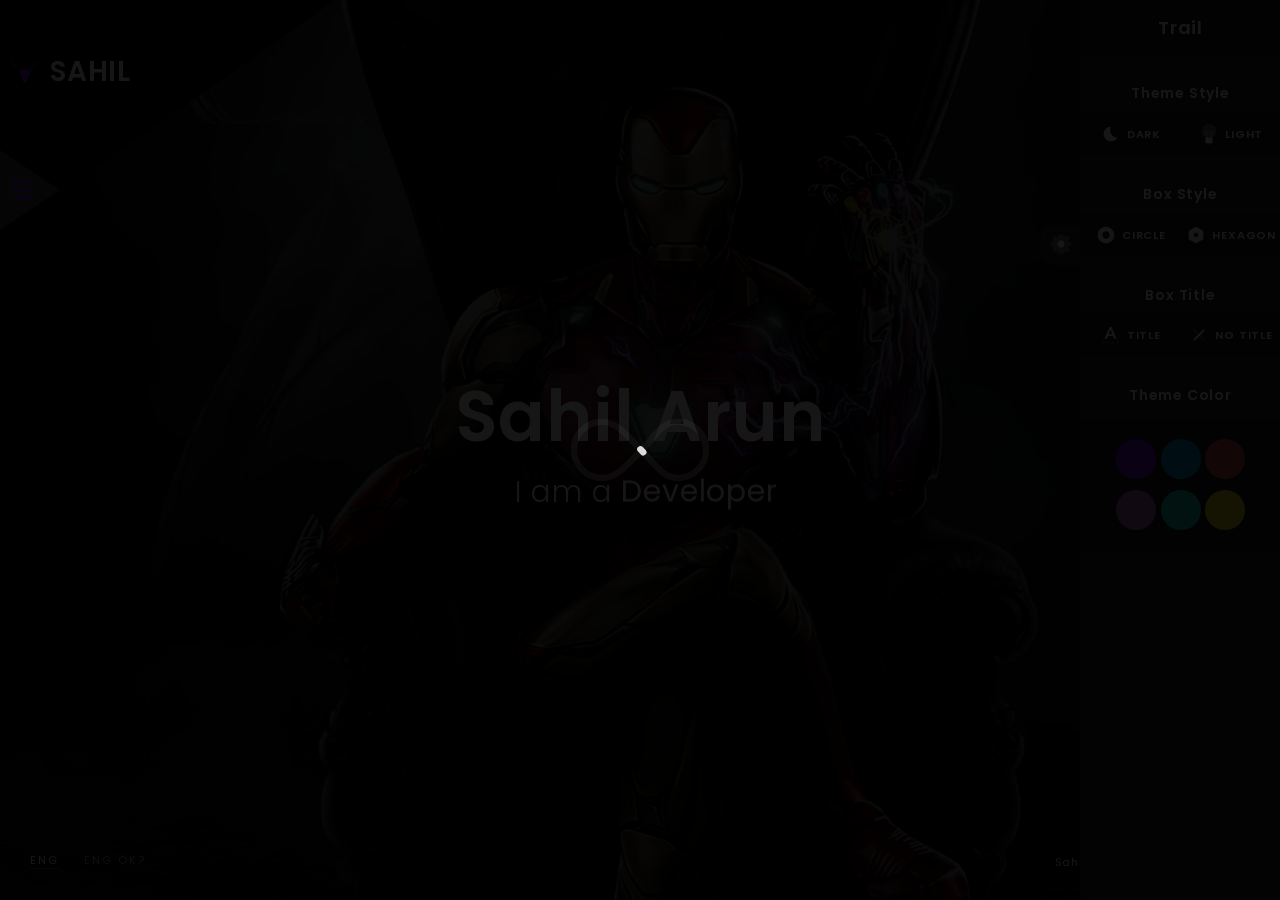
==== commit 94a0ae2f: "Update index.html" ====
--- a/index.html
+++ b/index.html
@@ -717,22 +717,22 @@
 							
 								<div class="row p-20 contact-info">
 									<div class="col-lg-3 col-sm-12 info">
-										<i class="fas fa-paper-plane"></i>
+										<i class="bi bi-envelope"></i>
          								<p>sahilarun777@gmail.com</p>
           								<span>Email</span>
 									</div>
 									<div class="col-lg-3 col-sm-12 info">
-										<i class="fas fa-map-marked-alt"></i>
+										<i class="bi bi-globe-central-south-asia"></i>
          								<p>Odisha,India</p>
           								<span>Addres</span>
 									</div>	
 									<div class="col-lg-3 col-sm-12 info">
-										<i class="fas fa-phone"></i>
+										<i class="bi bi-phone"></i>
          								<p>(+91) ---</p>
           								<span>Phone</span>
 									</div>
 									<div class="col-lg-3 col-sm-12 info">
-										<i class="fas fa-user-tie"></i>
+										<i class="bi bi-stars"></i>
          								<p>Freelance</p>
           								<span>Available</span>
 									</div>
@@ -772,5 +772,7 @@
 	<script src="main-demo.js"></script>
 	
 </body>
+	
+	<link rel="stylesheet" href="https://cdn.jsdelivr.net/npm/bootstrap-icons@1.10.2/font/bootstrap-icons.css">
 
 </html>
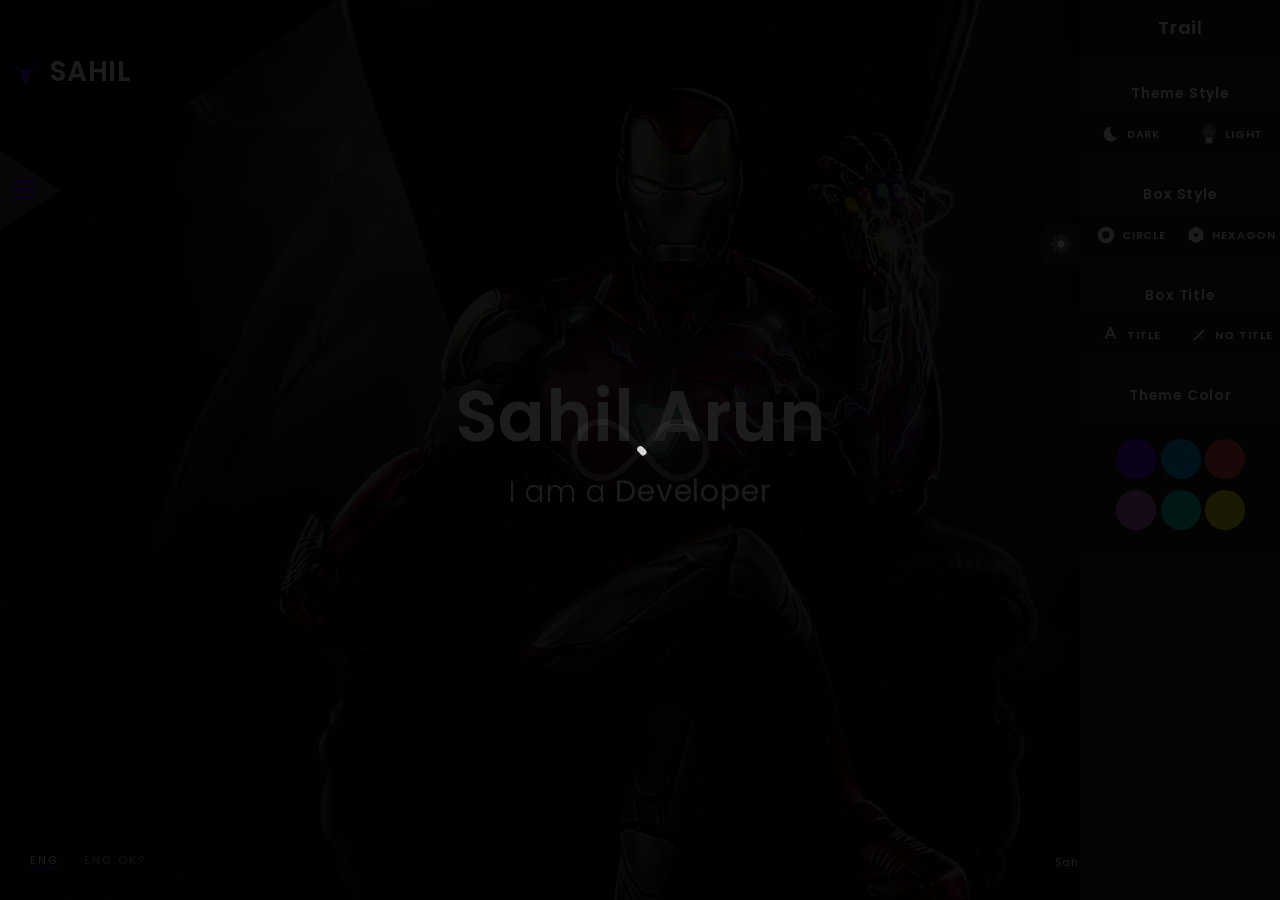
==== commit aede2400: "Update index.html" ====
--- a/index.html
+++ b/index.html
@@ -165,8 +165,8 @@
 					<!-- Social -->
 					<div class="social">
             			<ul>
-                			<li><a href="https://github.com/PagalLadka0001/"><i class="fab fa-github"></i></a></li>
-                			<li><a href="https://www.instagram.com/heyyyyy_sahil/"><i class="fab fa-instagram"></i></a></li>
+                			<li><a href="https://github.com/PagalLadka0001/"><i class="bi bi-github"></i></a></li>
+                			<li><a href="https://www.instagram.com/heyyyyy_sahil/"><i class="bi bi-instagram"></i></a></li>
             			</ul>
 						<p> Follow me </p>
         			</div>
@@ -215,7 +215,7 @@
 												
             								<div class="col-lg-6 col-sm-9">
             									<div class="loc">
-            										<i class="fas fa-map-marked-alt"></i> Odisha, India
+            										<i class="bi bi-geo-alt"></i> Odisha, India
             									</div>
             									<p>Hello! I’m Sahil a self-taught &amp; Musician &amp; Developer with over two years work experience. I started in my study room. Now I’m based in Odisha, India.
             								</div>
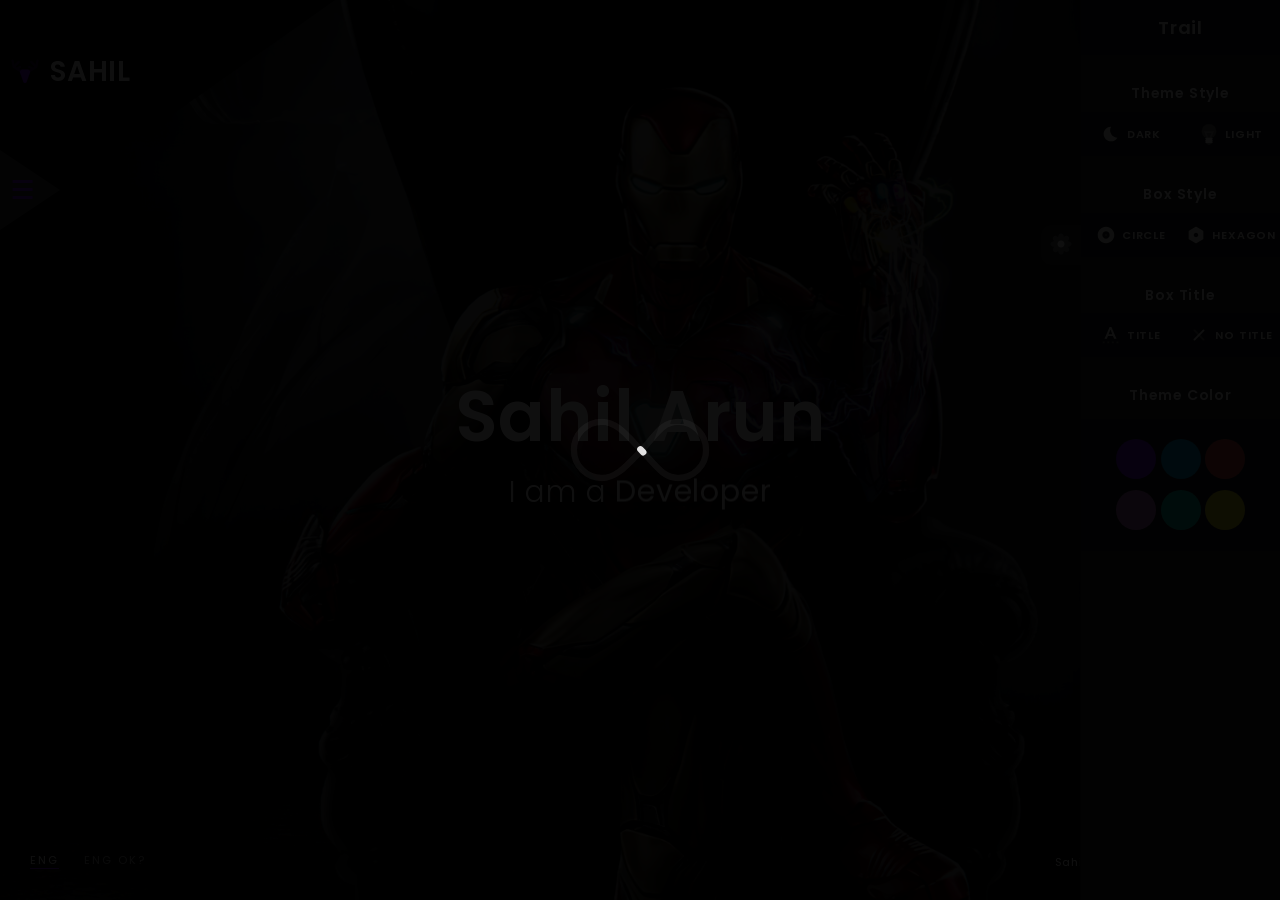
==== commit c3e93bc1: "Update index.html" ====
--- a/index.html
+++ b/index.html
@@ -165,8 +165,7 @@
 					<!-- Social -->
 					<div class="social">
             			<ul>
-                			<li><a href="https://github.com/PagalLadka0001/"><i class="bi bi-github"></i></a></li>
-                			<li><a href="https://www.instagram.com/heyyyyy_sahil/"><i class="bi bi-instagram"></i></a></li>
+                			<li><a href="https://github.com//"><i class="bi bi-github"></i></a></li>
             			</ul>
 						<p> Follow me </p>
         			</div>
@@ -184,9 +183,9 @@
 					<h2>Sahil Arun</h2>
 					
 					<div class="desc">
-    					<span> Gamer </span>
-						<span> Web Developer </span>
-						<span>Musician</span>
+    					<span> Student </span>
+						<span> Developer </span>
+						<span></span>
 					</div>
 				</div>
 				
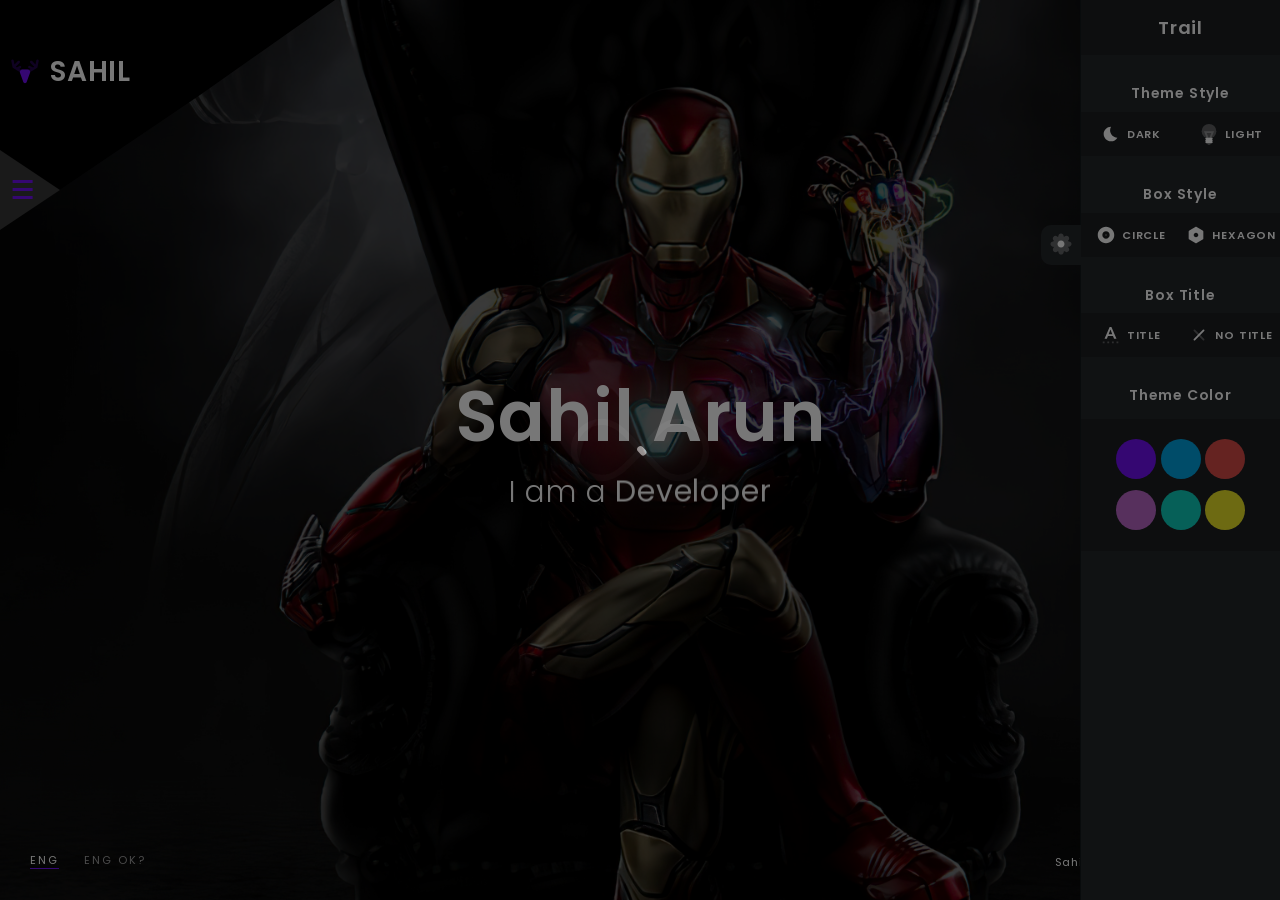
==== commit ec051f6c: "Update index.html" ====
--- a/index.html
+++ b/index.html
@@ -142,9 +142,9 @@
 							<span>I am a</span>
 							<span class="cd-words-wrapper">
 								<b class="is-visible">Developer</b>
-								<b>Gamer</b>
+								<b>Student</b>
 								<b>Designer</b>
-								<b>Musician</b>
+								<b>Nothing</b>
 							</span>
 						</p>
 					</div>
@@ -185,7 +185,7 @@
 					<div class="desc">
     					<span> Student </span>
 						<span> Developer </span>
-						<span></span>
+						<span>Designer</span>
 					</div>
 				</div>
 				
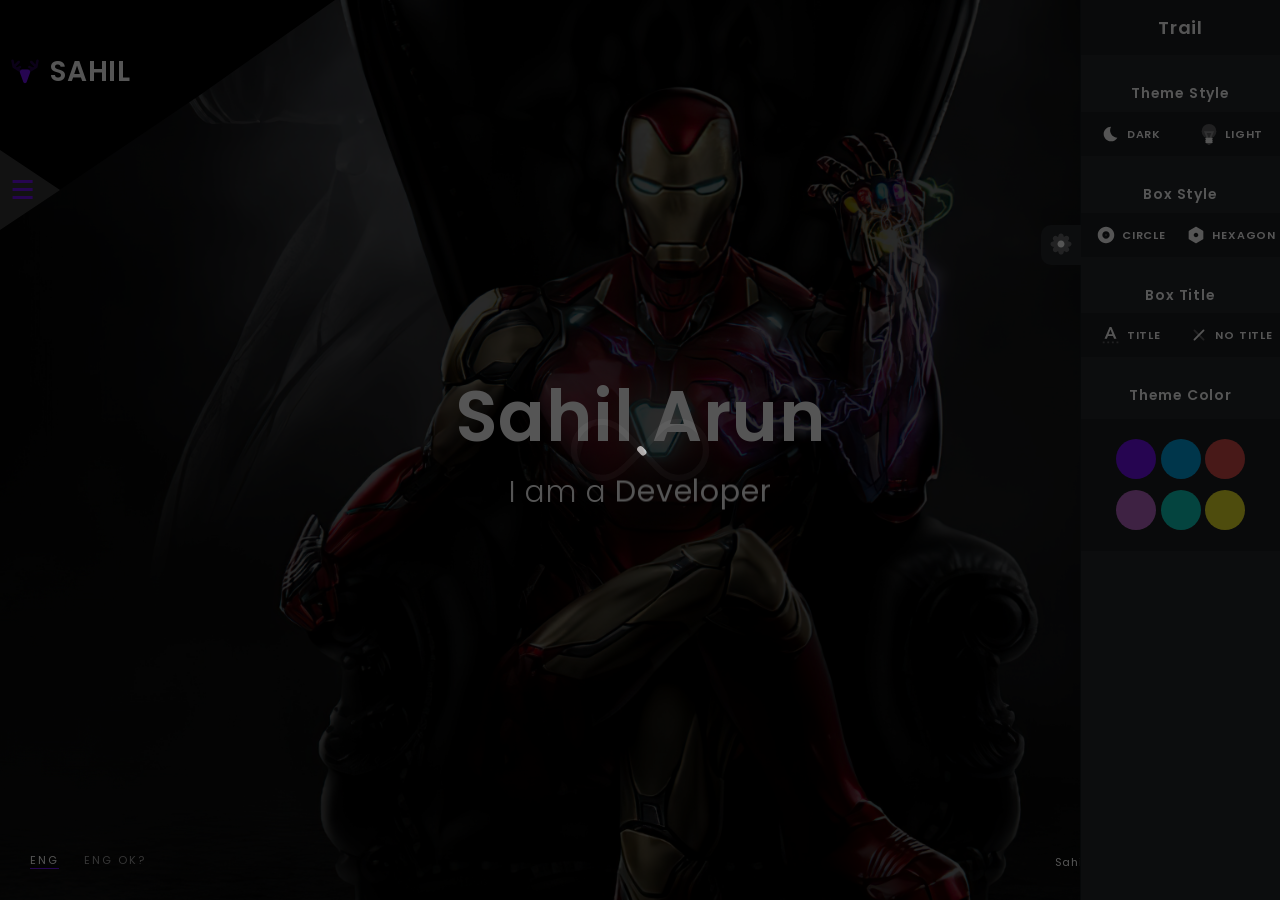
==== commit 7ccdd761: "Update index.html" ====
--- a/index.html
+++ b/index.html
@@ -144,7 +144,7 @@
 								<b class="is-visible">Developer</b>
 								<b>Student</b>
 								<b>Designer</b>
-								<b>Nothing</b>
+								<b></b>
 							</span>
 						</p>
 					</div>
@@ -216,7 +216,7 @@
             									<div class="loc">
             										<i class="bi bi-geo-alt"></i> Odisha, India
             									</div>
-            									<p>Hello! I’m Sahil a self-taught &amp; Musician &amp; Developer with over two years work experience. I started in my study room. Now I’m based in Odisha, India.
+            									<p>Hello! I’m Sahil a self-taught &amp; Developer with over one years work experience.
             								</div>
 									
             								<!-- Icon Info -->
@@ -236,7 +236,7 @@
             										<svg xmlns="http://www.w3.org/2000/svg" width="24px" height="24px" viewBox="0 0 24 24"><g stroke="none" stroke-width="1" fill="none" fill-rule="evenodd"><polygon points="0 0 24 0 24 24 0 24"/><circle fill="#000000" opacity="0.3" cx="15" cy="17" r="5"/><circle fill="#000000" opacity="0.3" cx="9" cy="17" r="5"/><circle fill="#000000" opacity="0.3" cx="7" cy="11" r="5"/><circle fill="#000000" opacity="0.3" cx="17" cy="11" r="5"/><circle fill="#000000" opacity="0.3" cx="12" cy="7" r="5"/></g></svg>
 														
                                      				<div class="desc-icon">
-														<h6>30+ Projects</h6>
+														<h6>10+ Projects</h6>
                                             			<p>Completed</p>
                                       				</div>
                                 				</div>		
@@ -281,7 +281,7 @@
 													<i class="fas fa-wrench"></i>
 													<span>02</span>
 													<h4>DIscord Development</h4>
-													<p>I have completed 20+ big projects on discord and specialized in shaukaku based music bots.</p>
+													<p>I have completed 10+ big projects on discord and specialized in shaukaku based music bots.</p>
 												</div>
             								</div>
 											
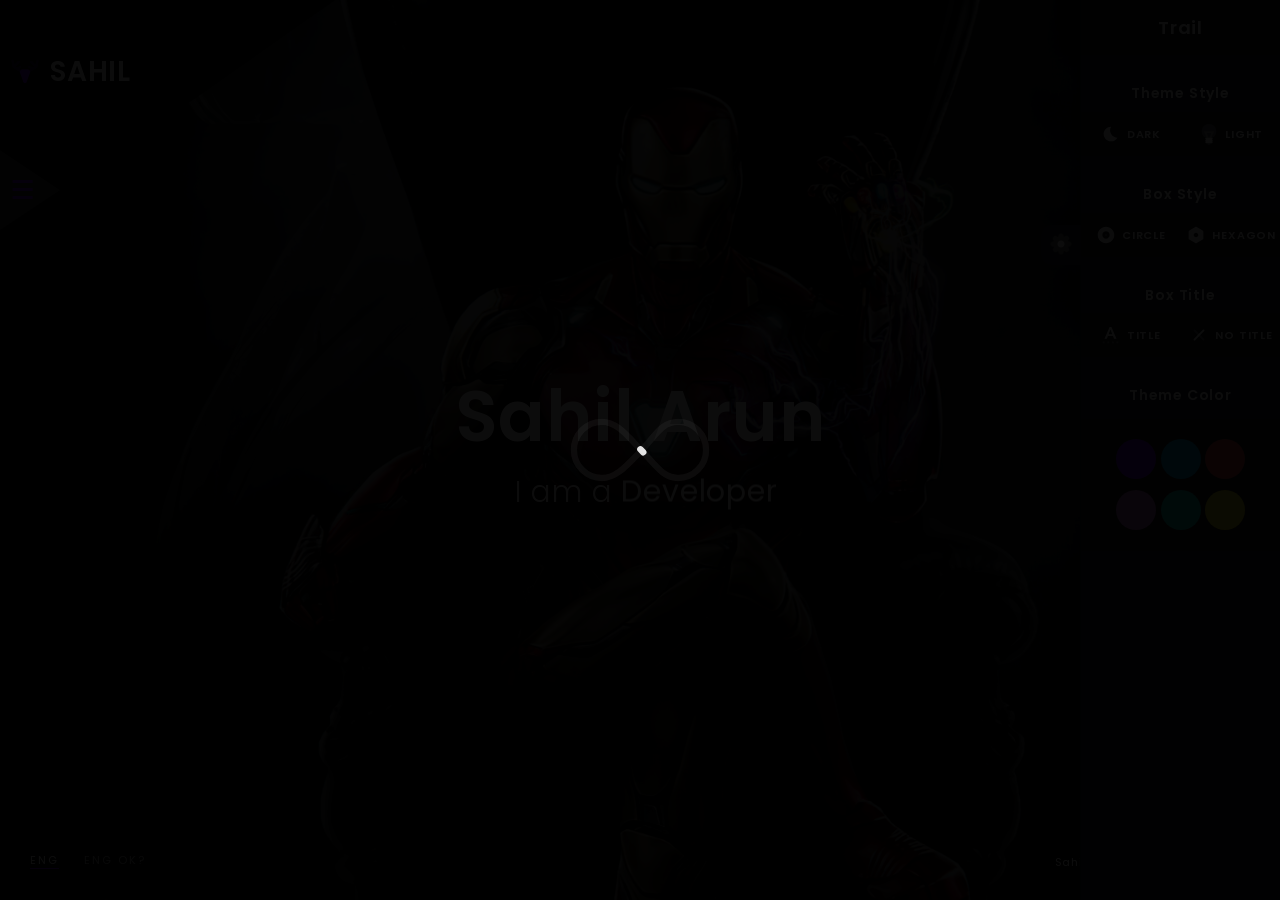
==== commit f193f596: "Update index.html" ====
--- a/index.html
+++ b/index.html
@@ -165,8 +165,8 @@
 					<!-- Social -->
 					<div class="social">
             			<ul>
-                			<li><a href="https://github.com//"><i class="bi bi-github"></i></a></li>
-            			</ul>
+                			<li><a href="https://github.com//sahilarun"><i class="bi bi-github"></i></a></li>
+					<li><a href="https://open.spotify.com/artist/1PGVKzBw0s6EHUBTr6haOY"><i class="bi bi-spotify"></i></a></li>            			</ul>
 						<p> Follow me </p>
         			</div>
 				</section>
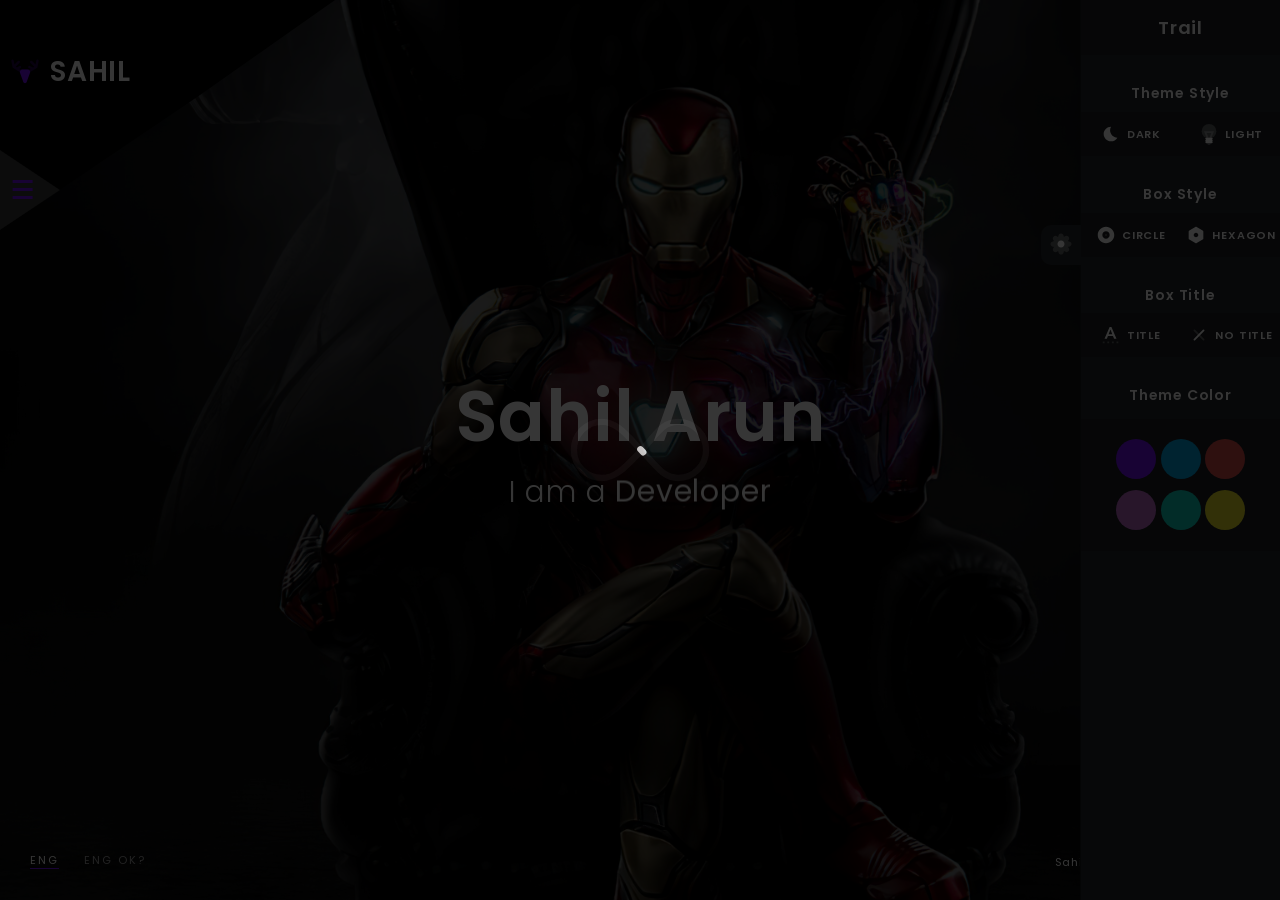
==== commit 4118e2f6: "Update index.html" ====
--- a/index.html
+++ b/index.html
@@ -165,7 +165,7 @@
 					<!-- Social -->
 					<div class="social">
             			<ul>
-                			<li><a href="https://github.com//sahilarun"><i class="bi bi-github"></i></a></li>
+                			<li><a href="https://github.com/sahilarun/"><i class="bi bi-github"></i></a></li>
 					<li><a href="https://open.spotify.com/artist/1PGVKzBw0s6EHUBTr6haOY"><i class="bi bi-spotify"></i></a></li>            			</ul>
 						<p> Follow me </p>
         			</div>
